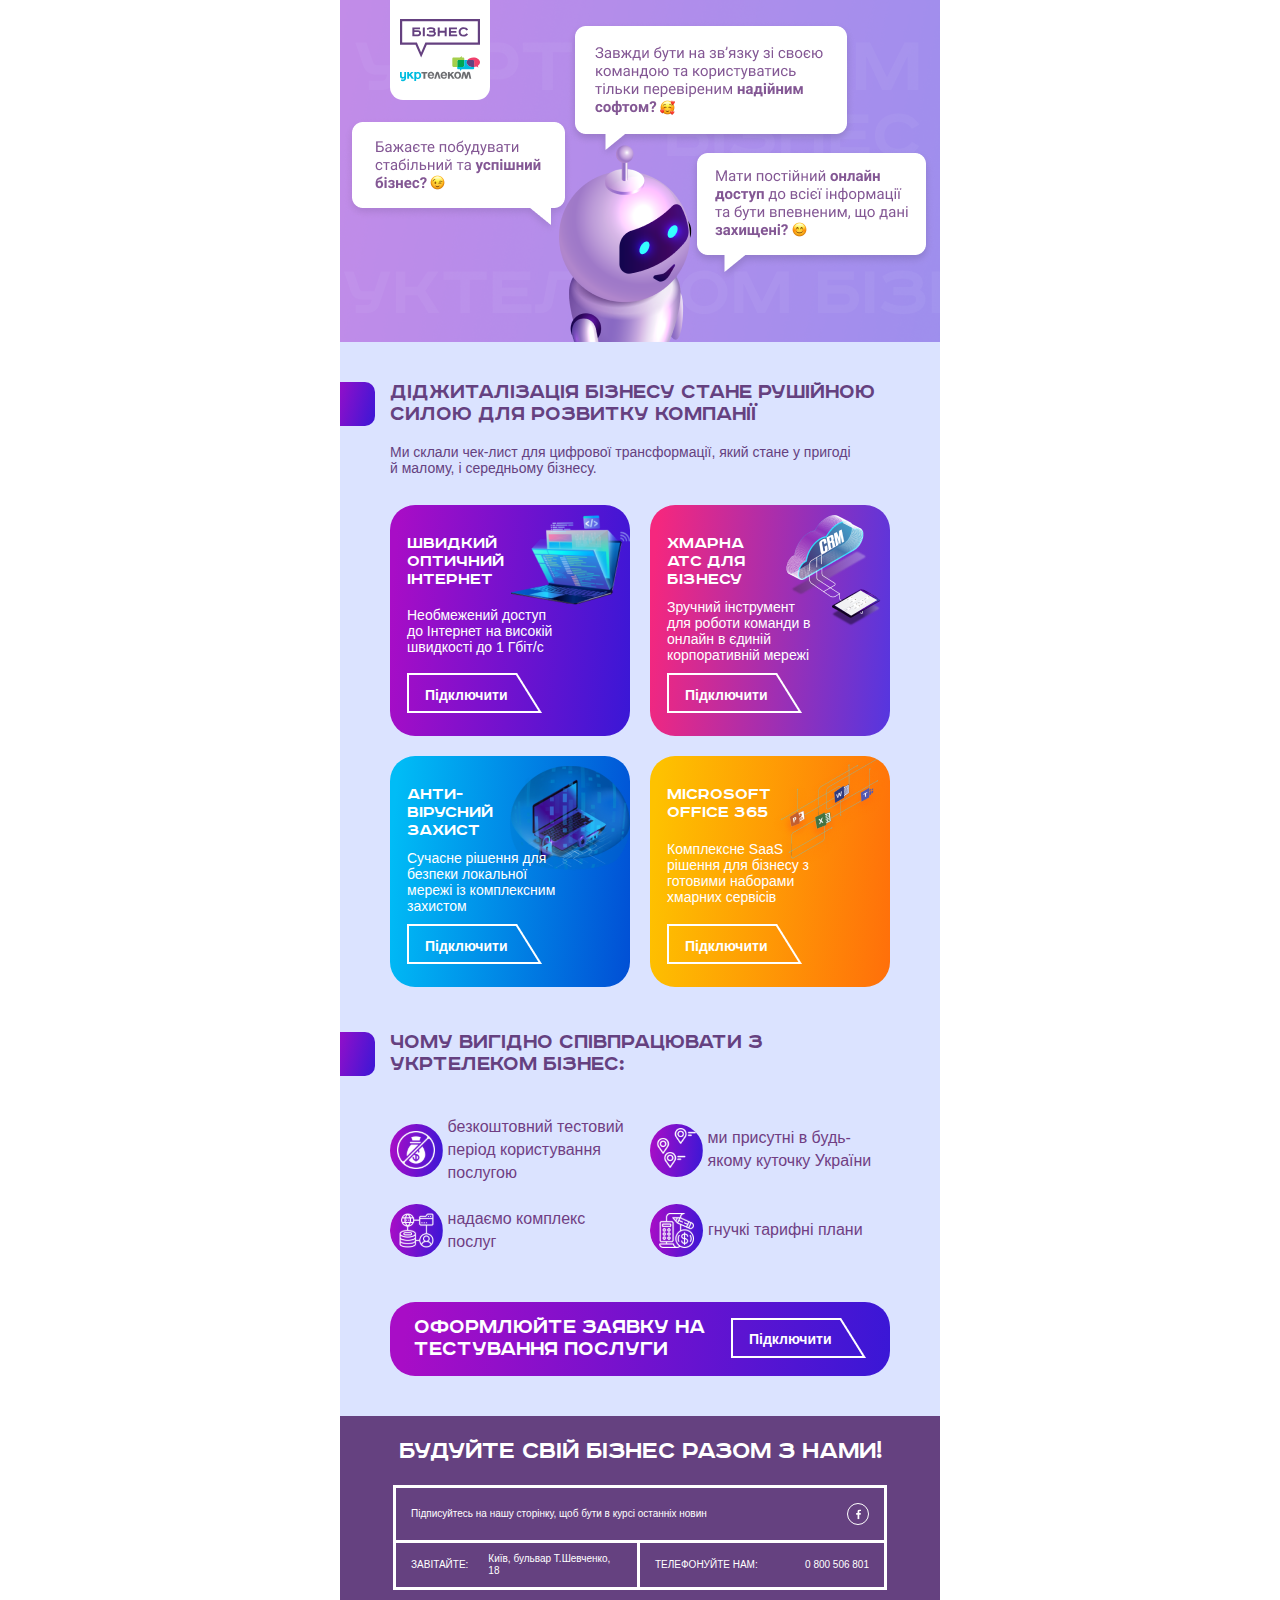
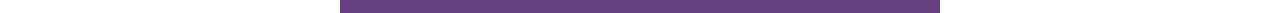
==== index.html @ ba2c68be "Update index.html" ====
<!DOCTYPE html>
<html lang="en">
<head>
    <meta charset="UTF-8">
    <meta http-equiv="X-UA-Compatible" content="IE=edge">
    <meta name="viewport" content="width=device-width, initial-scale=1.0">
    <!-- <link href="index.css" rel="stylesheet"> -->
    <title>Ukrtelecom</title>
    <style type="text/css">
        @font-face {
  font-family: "RoadRadio";
  src: local("RoadRadio"), url("./fonts/RoadRadio-Thin.ttf") format("truetype");
  font-weight: 100;
}
@font-face {
  font-family: "RoadRadio";
  src: local("RoadRadio"), url("./fonts/RoadRadio-Light.ttf") format("truetype");
  font-weight: 300;
}
@font-face {
  font-family: "RoadRadio";
  src: local("RoadRadio"),
    url("./fonts/RoadRadio-Reguar.ttf") format("truetype");
  font-weight: 400;
}
@font-face {
  font-family: "RoadRadio";
  src: local("RoadRadio"), url("./fonts/RoadRadio-Bold.ttf") format("truetype");
  font-weight: 700;
}

* {
  box-sizing: border-box;
}

body {
  margin: 0;
  font-family: "Roboto", sans-serif;
  line-height: 1.42;
}

a {
  text-decoration: none;
  color: inherit;
}

h2,
h3 {
  margin: 0;
}

/* header {
  position: relative;
  max-width: 600px;
  margin: 0 auto;
  background-color: #fff;
} */

header .image {
  display: block;
  object-fit: cover;
  margin: 0;
  border: 0;
  background: transparent;
  width: 100%;
  max-width: 100%;
  height: auto;
}

img.mobile-image {
  display: none;
}

/* .logo {
  display: flex;
  align-items:center;
  justify-content: center;
  height: 100px;
  width: 100px;
  border-radius: 0 0 13px 13px;
  position: absolute;
  left: 50px;
  background-color: #fff;
} */
/* main {
  max-width: 600px;
  position: relative;
  margin: 0 auto;
  padding: 40px 50px;
  min-height: 400px;
  background-color: #dbe3ff;
} */
/* main h2 {
  font-family: "RoadRadio", "Roboto", sans-serif;
  color: #654180;
  font-size: 22px;
  line-height: 1;
  text-transform: uppercase;
} */
/* main h4 {
  font-family: "Roboto", sans-serif;
  color: #654180;
  font-size: 14px;
  font-weight: normal;
  line-height: 1.14;
} */
section h2::before {
  content: "";
  display: block;
  height: 44px;
  width: 35px;
  position: absolute;
  left: 0;

  background: linear-gradient(105.64deg, #a80dc6 -24.86%, #3a17d6 100%);
  border-radius: 0 10px 10px 0;
}

section:not(:last-child) {
  margin-bottom: 35px;
}
/* .check-list,
.option-list {
  display: flex;
  flex-wrap: wrap;
  margin-left: -10px;
  margin-right: -10px;
} */
/* .option-list {
  margin-top: 30px;
} */
/* .check-list .list-item {
    position: relative;
  display: flex;
  flex-direction: column;
  justify-content: space-between;
} */
.check-list .list-item,
.option-list .list-item {
  width: calc(50% - 20px);
  padding: 30px 70px 20px 17px;
  margin: 10px;
  border-radius: 25px;
  color: #fff;
  overflow: hidden;
}
/* .check-list .list-item:nth-child(1) {
  background-image: 
    linear-gradient(95.03deg, #a80dc6 3.3%, #3a17d6 99.92%);
} */
/* .check-list .list-item:nth-child(2) {
  background-image: linear-gradient(95.03deg, #f5277e 3.3%, #5536e0 99.92%);
} */
/* .check-list .list-item:nth-child(3) {
  background-image: linear-gradient(95.03deg, #00bcf6 3.3%, #014fd5 99.92%);

}
.check-list .list-item:nth-child(4) {
  background-image: linear-gradient(95.03deg, #fec200 3.3%, #ff6f0a 99.92%);
} */

.list-item h4 {
  margin: 0;
  margin-right: 40px;
  margin-bottom: 10px;
  font-family: "RoadRadio", "Roboto", sans-serif;
  font-weight: bold;
  font-size: 18px;
  line-height: 18px;
  text-transform: uppercase;
  color: #fff;
  z-index: 2;
}
.list-item .item-logo {
    position: absolute;
    top: 0;
    right: 0;
    z-index: 1;
}
.list-item .item-logo.logo_2 {
    top: 10px;
    right: -10px;
}
.list-item .item-logo.logo_3 {
    top: 10px;
   
}
.list-item p {
  margin: 0;
  margin-bottom: 10px;

  font-family: "Roboto", sans-serif;
  font-weight: normal;
  font-size: 14px;
  line-height: 16px;
  z-index: 2;
}
.option-list .list-item {
  display: flex;
  align-items: center;

  padding: 0;
  color: #703e83;
}
.option-list .list-item-logo {
  display: flex;
  align-items: center;
  justify-content: center;
  width: 53px;
  height: 53px;
  border-radius: 50%;
  margin-right: 5px;
  background-repeat: no-repeat;
  background-position: center;
}
.option-list .list-item:nth-child(1) .list-item-logo {
  background-image: linear-gradient(95.03deg, #a80dc6 3.3%, #3a17d6 99.92%);
}
.option-list .list-item:nth-child(2) .list-item-logo {
  background-image: linear-gradient(95.03deg, #a80dc6 3.3%, #3a17d6 99.92%);
}
.option-list .list-item:nth-child(3) .list-item-logo {
  background-image: linear-gradient(95.03deg, #a80dc6 3.3%, #3a17d6 99.92%);
}
.option-list .list-item:nth-child(4) .list-item-logo {
  background-image: linear-gradient(95.03deg, #a80dc6 3.3%, #3a17d6 99.92%);
}
.option-list .list-item .list-item-content {
  max-width: 76%;
}
section.test-servant {
  display: flex;
  align-items: center;
  justify-content: space-between;
  padding: 15px 24px;
  color: #fff;
  background: linear-gradient(95.03deg, #a80dc6 3.3%, #3a17d6 99.92%);
  border-radius: 25px;
}
section.test-servant h3 {
  max-width: 300px;
  font-family: "RoadRadio", "Roboto", sans-serif;
  font-size: 22px;
  line-height: 1;
  text-transform: uppercase;
}
.button {
  width: 135px;
  display: block;
  position: relative;
  font-family: "Roboto", sans-serif;
  font-style: normal;
  font-weight: bold;
  font-size: 14px;
  line-height: 16px;
  text-transform: capitalize;
}

.button span {
    position: absolute;
    top: 50%;
    left: 50%;
    transform: translate(-60%,-50%);
}

footer {
  max-width: 600px;
  margin: 0 auto;
  padding: 23px 53px;

  background-color: #654180;

  color: #fff;
}

footer h2 {
  margin: 0 0 20px 0;
  text-align: center;
  text-transform: uppercase;
  font-family: "RoadRadio", "Roboto", sans-serif;
  font-style: normal;
  font-weight: bold;
  font-size: 26px;
  line-height: 26px;
}

.info-section {
  margin: 0 auto;
  max-width: 500px;
  display: flex;
  flex-wrap: wrap;

  border: 3px solid #fff;

  font-size: 10px;
  line-height: 1.2;
}
.facebook-container {
  display: flex;
  align-items: center;
  justify-content: space-between;
  padding: 15px;
  width: 100%;
  border-bottom: 3px solid #fff;
}
.facebook-icon {
  display: flex;
  align-items: center;
  justify-content: center;
  width: 22px;
  height: 22px;
  border: 1px solid #fff;
  border-radius: 50%;
}

.adrress-container,
.phone-container {
  display: flex;
  align-items: center;
  justify-content: space-between;
  padding: 10px 15px;
  width: 50%;
}
.adrress-container {
  border-right: 3px solid #fff;
}
.adrress-container span {
  text-transform: uppercase;
}

.adrress-container a {
  margin-left: 20px;
}

@media (max-width: 599px) {
  .logo {
    left: 30px;
  }
  img.mobile-image {
    display: block;
  }
  img.desktop-image {
    display: none;
  }
  main {
    max-width: 480px;
    padding: 30px 15px;
  }
  main h2 {
    margin-left: 30px;
  }
  footer {
    max-width: 480px;
    padding: 23px 20px;
  }
  .check-list .list-item,
  .option-list .list-item {
    margin: 0;
  }
  .check-list .list-item,
  .option-list .list-item {
    width: calc(50% - 10px);
    padding: 30px 55px 20px 17px;
    margin: 5px;
  }
  .option-list .list-item {
    padding: 0;
  }
  .option-list .list-item .list-item-content {
    max-width: 70%;
  }
  .facebook-container,
  .adrress-container,
  .phone-container {
    padding: 10px;
  }
  section.test-servant h3 {
    max-width: 50%;
  }
}

@media (max-width: 480px) {
  .logo {
    left: 20px;
  }
  .option-list .list-item .list-item-content {
    max-width: 65%;
  }
  footer {
    padding: 23px 10px;
  }
  .facebook-container,
  .adrress-container,
  .phone-container {
    padding: 5px;
  }
}
    </style>
</head>
<body>

<header style="position: relative;
              max-width: 600px;
              margin: 0 auto;
              background-color: #fff;">
    <a class="logo" href="https://b2b.ukrtelecom.ua/" target="_blank" rel="noopener noreferrer" 
    style="display: flex;
      align-items:center;
      justify-content: center;
      height: 100px;
      width: 100px;
      border-radius: 0 0 13px 13px;
      position: absolute;
      left: 50px;
      background-color: #fff;">
        <img src="./data/ukrtelecom_logo.svg" alt="">
    </a>
    <img class="image mobile-image" src="./data/header-mobile.png ">
    <img class="image desktop-image" src="./data/header-desktop.png ">
</header>
<section style="max-width: 600px;
            position: relative;
            margin: 0 auto;
            padding: 40px 50px;
            min-height: 400px;
            background-color: #dbe3ff;">
    <section>
        <h2 style=" font-family: RoadRadio, Roboto, sans-serif;
                color: #654180;
                font-size: 22px;
                line-height: 1;
                text-transform: uppercase;">
        Діджиталізація бізнесу стане рушійною силою для розвитку компанії</h2>
        <h4 style="font-family: Roboto, sans-serif;
                  color: #654180;
                  font-size: 14px;
                  font-weight: normal;
                  line-height: 1.14;">
        Ми склали чек-лист для цифрової трансформації, який стане у пригоді й малому, і середньому бізнесу.</h4>
        <div class="check-list" style="display: flex;
                                flex-wrap: wrap;
                                margin-left: -10px;
                                margin-right: -10px;">
            <div class="list-item" style=" position: relative;
                                    display: flex;
                                    flex-direction: column;
                                    justify-content: space-between;
                                    background-image: linear-gradient(95.03deg, #a80dc6 3.3%, #3a17d6 99.92%);">
                <h4>Швидкий оптичний інтернет</h4></span>
                <img class="item-logo logo_1" src="./data//list-item-1.png" alt="">
                <p>Необмежений доступ до Інтернет на високій швидкості до 1 Гбіт/с</p>
                <a href="https://b2b.ukrtelecom.ua/sbservices/opticheskiy-internet-41" class="button" target="_blank" rel="noopener noreferrer"><span>Підключити</span><img src="./data/button-border.png" alt=""></a>
            </div>
            <div class="list-item" style=" position: relative;
                                    display: flex;
                                    flex-direction: column;
                                    justify-content: space-between;
                                    background-image: linear-gradient(95.03deg, #f5277e 3.3%, #5536e0 99.92%);">
                <h4>Хмарна АТС для бізнесу</h4>
                <img class="item-logo logo_2" src="./data//list-item-2.png" alt="">
                <p>Зручний інструмент для роботи команди в онлайн в єдиній корпоративній мережі</p>
                <a href="https://b2b.ukrtelecom.ua/sbservices/oblachnaya-ats-27" class="button" target="_blank"
                    rel="noopener noreferrer"><span>Підключити</span><img src="./data/button-border.png" alt=""></a>
            </div>
            <div class="list-item" style=" position: relative;
                                    display: flex;
                                    flex-direction: column;
                                    justify-content: space-between;
                                    background-image: linear-gradient(95.03deg, #00bcf6 3.3%, #014fd5 99.92%);">
                <h4>Анти-вірусний захист</h4>
                <img class="item-logo logo_3" src="./data//list-item-3.png" alt="">
                <p>Сучасне рішення для безпеки локальної мережі із комплексним захистом</p>
                <a href="https://antivirus.ukrtelecom.ua/" class="button" target="_blank"
                    rel="noopener noreferrer"><span>Підключити</span><img src="./data/button-border.png" alt=""></a>
            </div>
            <div class="list-item" style=" position: relative;
                                    display: flex;
                                    flex-direction: column;
                                    justify-content: space-between;
                                    background-image: linear-gradient(95.03deg, #fec200 3.3%, #ff6f0a 99.92%);">
                <h4>Microsoft Office 365</h4>
                <img class="item-logo logo_4" src="./data//list-item-4.png" alt="">
                <p>Комплексне SaaS рішення для бізнесу з готовими наборами хмарних сервісів</p>
                <a href="https://saas.ukrtelecom.ua/" class="button" target="_blank"
                    rel="noopener noreferrer"><span>Підключити</span><img src="./data/button-border.png" alt=""></a>
            </div>
        </div>
    </section>
    <section>
        <h2 style=" font-family: RoadRadio, Roboto, sans-serif;
                color: #654180;
                font-size: 22px;
                line-height: 1;
                text-transform: uppercase;">
                Чому вигідно співпрацювати з Укртелеком Бізнес:</h2>
        <div class="option-list" style="display: flex;
  flex-wrap: wrap;
  margin-left: -10px;
  margin-right: -10px;
   margin-top: 30px;">
            <div class="list-item">
                <div class="list-item-logo">
                    <img src="./data//no-money.svg" alt="">
                </div>
                <div class="list-item-content">безкоштовний тестовий період користування послугою</div>
            </div>
            <div class="list-item">
                <div class="list-item-logo">
                    <img src="./data//locations.svg" alt="">
                </div>
                <div class="list-item-content">ми присутні в будь-якому куточку України</div>
            </div>
            <div class="list-item">
                <div class="list-item-logo">
                    <img src="./data//data-complexity.svg" alt="">
                </div>
                <div class="list-item-content">надаємо комплекс послуг</div>
            </div>
            <div class="list-item">
                <div class="list-item-logo">
                    <img src="./data//taxes.svg" alt="">
                </div>
                <div class="list-item-content">гнучкі тарифні плани</div>
            </div>
        </div>
    </section>
    <section class="test-servant"><h3>Оформлюйте заявку на тестування послуги</h3>
        <a href="https://b2b.ukrtelecom.ua/sbservices/opticheskiy-internet-41" class="button" target="_blank"
            rel="noopener noreferrer"><span>Підключити</span><img src="./data/button-border.png" alt=""></a></section>
</section>
<footer>
    <h2>Будуйте свій бізнес разом з нами!</h2>
    <div class="info-section">
        <div class="facebook-container">Підписуйтесь на нашу сторінку, щоб бути в курсі останніх новин<a href="https://www.facebook.com/UkrtelecomBusiness" class="facebook-icon" target="_blank" rel="noopener noreferrer">
            <img src="./data//002-facebook.svg" alt="">
        </a></div>
        <div class="adrress-container"><span>завітайте:</span><a href="https://goo.gl/maps/AZ4pwaknfc3nnQ5M6" target="_blank" rel="noopener noreferrer">Київ, бульвар Т.Шевченко, 18</a></div>
        <div class="phone-container"><span>ТЕЛЕФОНУЙТЕ НАМ:</span><a href="tel:0 800 506 801">0 800 506 801</a></div>
    </div>
</footer>
    
</body>
</html>
---- index.css ----
@font-face {
  font-family: "RoadRadio";
  src: local("RoadRadio"), url("./fonts/RoadRadio-Thin.ttf") format("truetype");
  font-weight: 100;
}
@font-face {
  font-family: "RoadRadio";
  src: local("RoadRadio"), url("./fonts/RoadRadio-Light.ttf") format("truetype");
  font-weight: 300;
}
@font-face {
  font-family: "RoadRadio";
  src: local("RoadRadio"),
    url("./fonts/RoadRadio-Reguar.ttf") format("truetype");
  font-weight: 400;
}
@font-face {
  font-family: "RoadRadio";
  src: local("RoadRadio"), url("./fonts/RoadRadio-Bold.ttf") format("truetype");
  font-weight: 700;
}

* {
  box-sizing: border-box;
}

body {
  margin: 0;
  font-family: "Roboto", sans-serif;
  line-height: 1.42;
}

a {
  text-decoration: none;
  color: inherit;
}

h2,
h3 {
  margin: 0;
}

header {
  position: relative;
  max-width: 600px;
  margin: 0 auto;
  background-color: #fff;
}

header .image {
  display: block;
  object-fit: cover;
  margin: 0;
  border: 0;
  background: transparent;
  width: 100%;
  max-width: 100%;
  height: auto;
}

img.mobile-image {
  display: none;
}

.logo {
  display: block;
  height: 100px;
  width: 100px;
  border-radius: 0 0 13px 13px;
  position: absolute;
  left: 50px;

  background-color: #fff;
  background-image: url("./data/ukrtelecom_logo.svg");
  background-position: center;
  background-repeat: no-repeat;
}
main {
  max-width: 600px;
  position: relative;
  margin: 0 auto;
  padding: 40px 50px;
  min-height: 400px;
  background-color: #dbe3ff;
}
main h2 {
  display: flex;
  font-family: "RoadRadio", "Roboto", sans-serif;
  color: #654180;
  font-size: 22px;
  line-height: 1;
}
main h4 {
  font-family: "Roboto", sans-serif;
  color: #654180;
  font-size: 14px;
  font-weight: normal;
  line-height: 1.14;
}
main h2::before {
  content: "";
  display: block;
  height: 44px;
  width: 35px;
  position: absolute;
  left: 0;

  background: linear-gradient(105.64deg, #a80dc6 -24.86%, #3a17d6 100%);
  border-radius: 0 10px 10px 0;
}

section:not(:last-child) {
  margin-bottom: 35px;
}
.check-list,
.option-list {
  display: flex;
  flex-wrap: wrap;
  margin-left: -10px;
  margin-right: -10px;
}
.option-list {
  margin-top: 30px;
}
.check-list .list-item {
  display: flex;
  flex-direction: column;
  justify-content: space-between;
}
.check-list .list-item,
.option-list .list-item {
  width: calc(50% - 20px);
  padding: 30px 70px 20px 17px;
  margin: 10px;
  border-radius: 25px;
  color: #fff;
}
.check-list .list-item:nth-child(1) {
  background-image: url("./data/list-item-1.png"),
    linear-gradient(95.03deg, #a80dc6 3.3%, #3a17d6 99.92%);
  background-repeat: no-repeat, repeat;
  background-position: top right 10px, center;
}
.check-list .list-item:nth-child(2) {
  background-image: url("./data/list-item-2.png"),
    linear-gradient(95.03deg, #f5277e 3.3%, #5536e0 99.92%);
  background-repeat: no-repeat, repeat;
  background-position: top 10px right, center;
}
.check-list .list-item:nth-child(3) {
  background-image: url("./data/list-item-3.png"),
    linear-gradient(95.03deg, #00bcf6 3.3%, #014fd5 99.92%);
  background-repeat: no-repeat, repeat;
  background-position: top 10px right 10px, center;
}
.check-list .list-item:nth-child(4) {
  background-image: url("./data/list-item-4.png"),
    linear-gradient(95.03deg, #fec200 3.3%, #ff6f0a 99.92%);
  background-repeat: no-repeat, repeat;
  background-position: top 10px right 10px, center;
}
.list-item h4 {
  margin: 0;
  margin-right: 40px;
  margin-bottom: 20px;
  font-family: "RoadRadio", "Roboto", sans-serif;
  font-weight: bold;
  font-size: 18px;
  line-height: 18px;
  text-transform: uppercase;
  color: #fff;
}
.list-item p {
  margin: 0;
  margin-bottom: 20px;

  font-family: "Roboto", sans-serif;
  font-weight: normal;
  font-size: 14px;
  line-height: 16px;
}
.option-list .list-item {
  display: flex;
  align-items: center;

  padding: 0;
  color: #703e83;
}
.option-list .list-item-logo {
  display: block;
  width: 53px;
  height: 53px;
  border-radius: 50%;
  margin-right: 5px;
  background-repeat: no-repeat;
  background-position: center;
}
.option-list .list-item:nth-child(1) .list-item-logo {
  background-image: url("./data/no-money.svg"),
    linear-gradient(95.03deg, #a80dc6 3.3%, #3a17d6 99.92%);
}
.option-list .list-item:nth-child(2) .list-item-logo {
  background-image: url("./data/locations.svg"),
    linear-gradient(95.03deg, #a80dc6 3.3%, #3a17d6 99.92%);
}
.option-list .list-item:nth-child(3) .list-item-logo {
  background-image: url("./data/data-complexity.svg"),
    linear-gradient(95.03deg, #a80dc6 3.3%, #3a17d6 99.92%);
}
.option-list .list-item:nth-child(4) .list-item-logo {
  background-image: url("./data/taxes.svg"),
    linear-gradient(95.03deg, #a80dc6 3.3%, #3a17d6 99.92%);
}
.option-list .list-item .list-item-content {
  max-width: 76%;
}
section.test-servant {
  display: flex;
  align-items: center;
  justify-content: space-between;
  padding: 15px 24px;
  color: #fff;
  background: linear-gradient(95.03deg, #a80dc6 3.3%, #3a17d6 99.92%);
  border-radius: 25px;
}
section.test-servant h3 {
  max-width: 300px;
  font-family: "RoadRadio", "Roboto", sans-serif;
  font-size: 22px;
  line-height: 1;
  text-transform: uppercase;
}
.button {
  width: 135px;
  display: block;
  position: relative;
  padding: 12px 16px;
  font-family: "Roboto", sans-serif;
  font-style: normal;
  font-weight: bold;
  font-size: 14px;
  line-height: 16px;
  text-transform: capitalize;
  background-image: url("./data/button-border.png");
  background-repeat: no-repeat;
}

footer {
  max-width: 600px;
  margin: 0 auto;
  padding: 23px 53px;

  background-color: #654180;

  color: #fff;
}

footer h2 {
  margin: 0 0 20px 0;
  text-align: center;
  text-transform: uppercase;
  font-family: "RoadRadio", "Roboto", sans-serif;
  font-style: normal;
  font-weight: bold;
  font-size: 26px;
  line-height: 26px;
}

.info-section {
  margin: 0 auto;
  max-width: 500px;
  display: flex;
  flex-wrap: wrap;

  border: 3px solid #fff;

  font-size: 10px;
  line-height: 1.2;
}
.facebook-container {
  display: flex;
  align-items: center;
  justify-content: space-between;
  padding: 15px;
  width: 100%;
  border-bottom: 3px solid #fff;
}
.facebook-icon {
  display: block;
  width: 22px;
  height: 22px;
  border: 1px solid #fff;
  border-radius: 50%;

  background-image: url("./data/002-facebook.svg");
  background-repeat: no-repeat;
  background-position: 3px center;
  background-size: 70%;
}

.adrress-container,
.phone-container {
  display: flex;
  align-items: center;
  justify-content: space-between;
  padding: 10px 15px;
  width: 50%;
}
.adrress-container {
  border-right: 3px solid #fff;
}
.adrress-container span {
  text-transform: uppercase;
}

.adrress-container a {
  margin-left: 20px;
}

@media (max-width: 599px) {
  .logo {
    left: 30px;
  }
  img.mobile-image {
    display: block;
  }
  img.desktop-image {
    display: none;
  }
  main {
    max-width: 480px;
    padding: 30px 15px;
  }
  main h2 {
    margin-left: 30px;
  }
  footer {
    max-width: 480px;
    padding: 23px 20px;
  }
  .check-list .list-item,
  .option-list .list-item {
    margin: 0;
  }
  .check-list .list-item,
  .option-list .list-item {
    width: calc(50% - 10px);
    padding: 30px 30px 20px 17px;
    margin: 5px;
  }
  .option-list .list-item {
    padding: 0;
  }
  .option-list .list-item .list-item-content {
    max-width: 70%;
  }
  .facebook-container,
  .adrress-container,
  .phone-container {
    padding: 10px;
  }
  section.test-servant h3 {
    max-width: 50%;
  }
  .check-list .list-item:nth-child(1),
  .check-list .list-item:nth-child(2),
  .check-list .list-item:nth-child(3),
  .check-list .list-item:nth-child(4) {
    background-size: 100px, auto;
  }
}

@media (max-width: 480px) {
  .logo {
    left: 20px;
  }
  .option-list .list-item .list-item-content {
    max-width: 65%;
  }
  footer {
    padding: 23px 10px;
  }
  .facebook-container,
  .adrress-container,
  .phone-container {
    padding: 5px;
  }
  .check-list .list-item:nth-child(1),
  .check-list .list-item:nth-child(2),
  .check-list .list-item:nth-child(3),
  .check-list .list-item:nth-child(4) {
    background-size: 80px, auto;
  }

  .check-list .list-item:nth-child(1) {
    background-position: top 10px right 10px, center;
  }
  .check-list .list-item:nth-child(2) {
    background-position: top 20px right, center;
  }
  .check-list .list-item:nth-child(3) {
    background-position: top 20px right 10px, center;
  }
  .check-list .list-item:nth-child(4) {
    background-position: top 10px right 10px, center;
  }
}
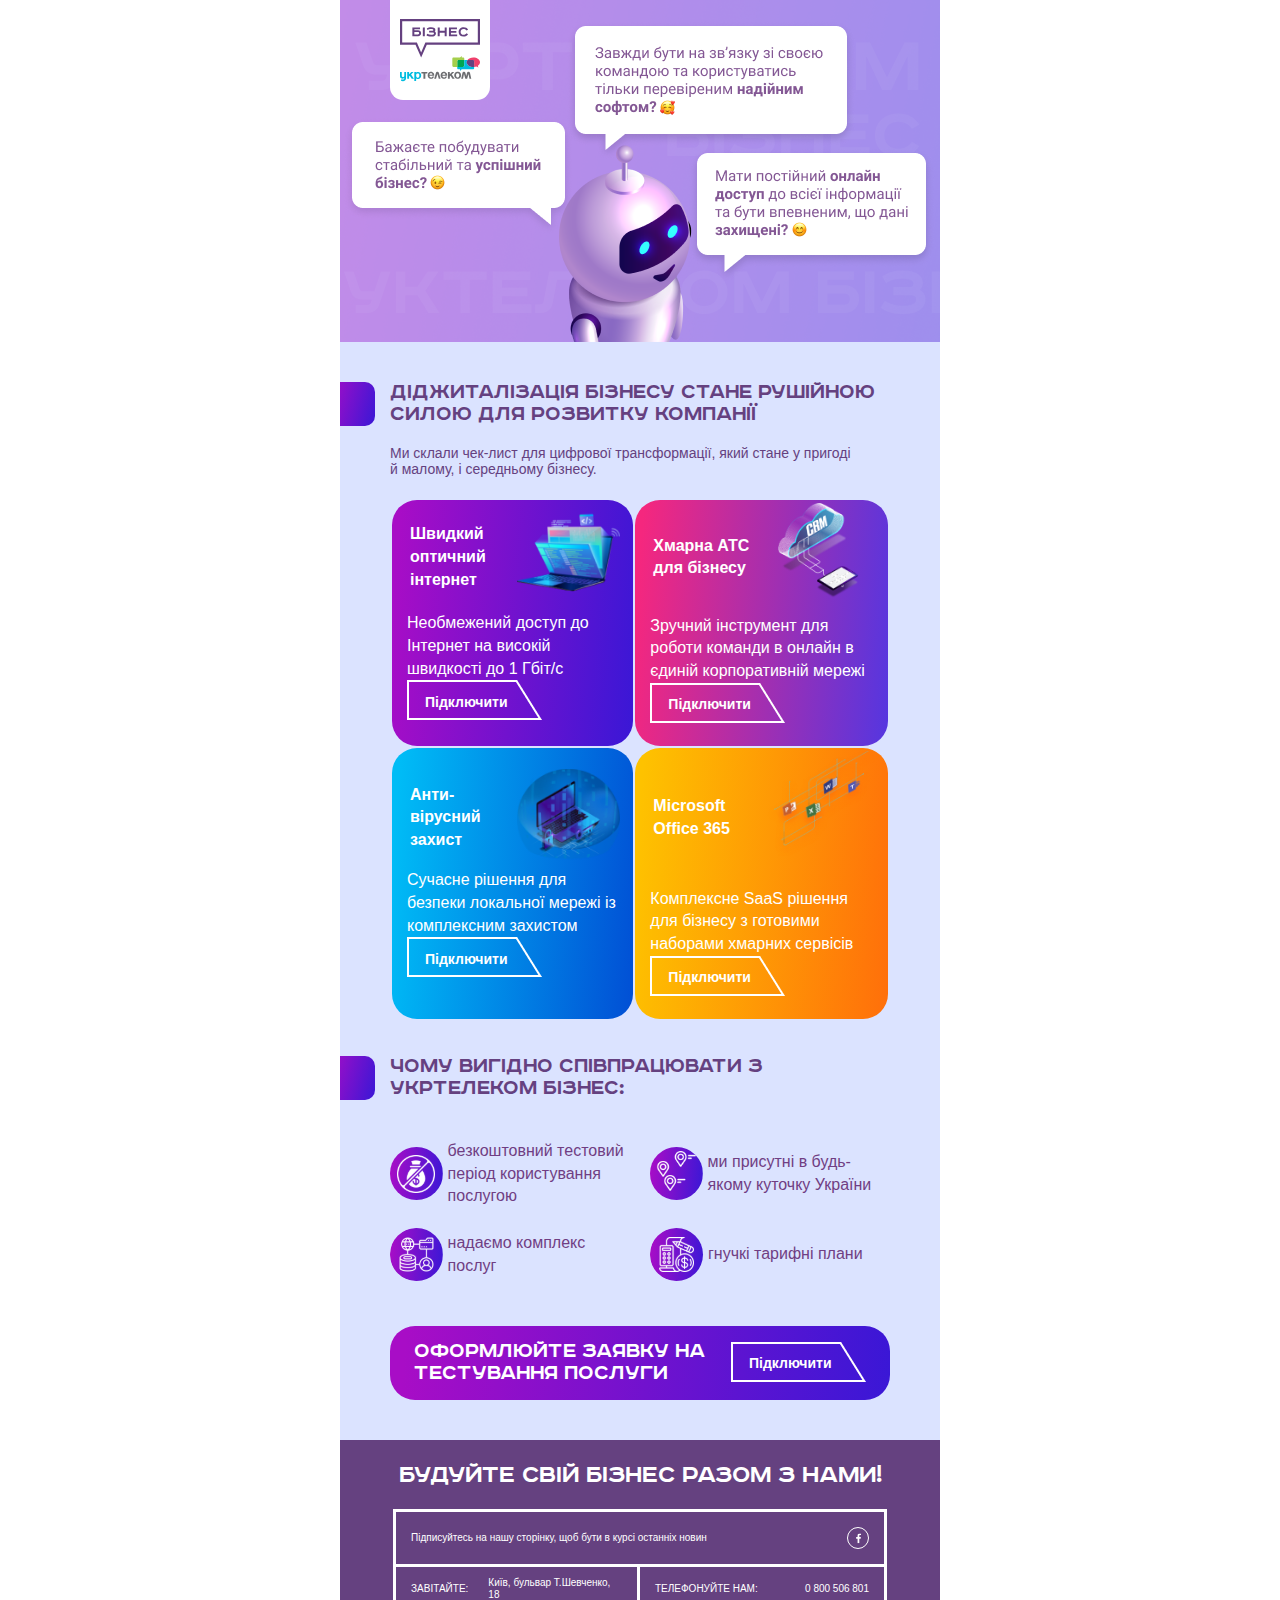
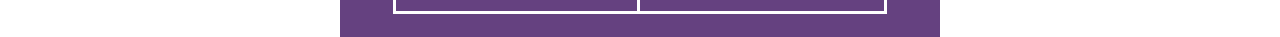
==== commit b95e2400: "Update index.html" ====
--- a/index.html
+++ b/index.html
@@ -45,7 +45,7 @@
 }
 
 h2,
-h3 {
+h3,h4,p {
   margin: 0;
 }
 
@@ -70,40 +70,6 @@
 img.mobile-image {
   display: none;
 }
-
-/* .logo {
-  display: flex;
-  align-items:center;
-  justify-content: center;
-  height: 100px;
-  width: 100px;
-  border-radius: 0 0 13px 13px;
-  position: absolute;
-  left: 50px;
-  background-color: #fff;
-} */
-/* main {
-  max-width: 600px;
-  position: relative;
-  margin: 0 auto;
-  padding: 40px 50px;
-  min-height: 400px;
-  background-color: #dbe3ff;
-} */
-/* main h2 {
-  font-family: "RoadRadio", "Roboto", sans-serif;
-  color: #654180;
-  font-size: 22px;
-  line-height: 1;
-  text-transform: uppercase;
-} */
-/* main h4 {
-  font-family: "Roboto", sans-serif;
-  color: #654180;
-  font-size: 14px;
-  font-weight: normal;
-  line-height: 1.14;
-} */
 section h2::before {
   content: "";
   display: block;
@@ -119,22 +85,6 @@
 section:not(:last-child) {
   margin-bottom: 35px;
 }
-/* .check-list,
-.option-list {
-  display: flex;
-  flex-wrap: wrap;
-  margin-left: -10px;
-  margin-right: -10px;
-} */
-/* .option-list {
-  margin-top: 30px;
-} */
-/* .check-list .list-item {
-    position: relative;
-  display: flex;
-  flex-direction: column;
-  justify-content: space-between;
-} */
 .check-list .list-item,
 .option-list .list-item {
   width: calc(50% - 20px);
@@ -144,20 +94,6 @@
   color: #fff;
   overflow: hidden;
 }
-/* .check-list .list-item:nth-child(1) {
-  background-image: 
-    linear-gradient(95.03deg, #a80dc6 3.3%, #3a17d6 99.92%);
-} */
-/* .check-list .list-item:nth-child(2) {
-  background-image: linear-gradient(95.03deg, #f5277e 3.3%, #5536e0 99.92%);
-} */
-/* .check-list .list-item:nth-child(3) {
-  background-image: linear-gradient(95.03deg, #00bcf6 3.3%, #014fd5 99.92%);
-
-}
-.check-list .list-item:nth-child(4) {
-  background-image: linear-gradient(95.03deg, #fec200 3.3%, #ff6f0a 99.92%);
-} */
 
 .list-item h4 {
   margin: 0;
@@ -171,20 +107,6 @@
   color: #fff;
   z-index: 2;
 }
-.list-item .item-logo {
-    position: absolute;
-    top: 0;
-    right: 0;
-    z-index: 1;
-}
-.list-item .item-logo.logo_2 {
-    top: 10px;
-    right: -10px;
-}
-.list-item .item-logo.logo_3 {
-    top: 10px;
-   
-}
 .list-item p {
   margin: 0;
   margin-bottom: 10px;
@@ -342,9 +264,9 @@
   img.desktop-image {
     display: none;
   }
-  main {
-    max-width: 480px;
-    padding: 30px 15px;
+  section.main {
+    max-width: 480px !important;
+    padding: 30px 15px !important;
   }
   main h2 {
     margin-left: 30px;
@@ -418,7 +340,7 @@
     <img class="image mobile-image" src="./data/header-mobile.png ">
     <img class="image desktop-image" src="./data/header-desktop.png ">
 </header>
-<section style="max-width: 600px;
+<section class="main" style="max-width: 600px;
             position: relative;
             margin: 0 auto;
             padding: 40px 50px;
@@ -435,9 +357,75 @@
                   color: #654180;
                   font-size: 14px;
                   font-weight: normal;
-                  line-height: 1.14;">
+                  line-height: 1.14;
+                  margin: 20px 0;">
         Ми склали чек-лист для цифрової трансформації, який стане у пригоді й малому, і середньому бізнесу.</h4>
-        <div class="check-list" style="display: flex;
+        <table>
+          <tr style="margin-bottom: 20px;">
+            <td style="background-image: linear-gradient(95.03deg, #a80dc6 3.3%, #3a17d6 99.92%);
+            border-radius: 25px; color: #fff; padding: 0 10px 20px 15px;">
+              <table>
+                <tr>
+                  <td>
+                    <h4>Швидкий оптичний інтернет</h4>
+                  </td>
+                  <td style="width: 50%;">
+                    <img width="100%" class="item-logo logo_1" src="./data//list-item-1.png" alt="">
+                  </td>
+                </tr>
+              </table>
+              <p>Необмежений доступ до Інтернет на високій швидкості до 1 Гбіт/с</p>
+              <a href="https://b2b.ukrtelecom.ua/sbservices/opticheskiy-internet-41" class="button" target="_blank"
+              rel="noopener noreferrer"><span>Підключити</span><img src="./data/button-border.png" alt=""></a>
+            </td>
+            <td  style="background-image: linear-gradient(95.03deg, #f5277e 3.3%, #5536e0 99.92%);
+            border-radius: 25px;color: #fff; padding: 0 10px 20px 15px;">
+                <table>
+                  <tr>
+                    <td>
+                      <h4>Хмарна АТС для бізнесу</h4>
+                    </td>
+                    <td style="width: 50%;">
+                      <img width="100%" class="item-logo logo_2" src="./data//list-item-2.png" alt="">
+                    </td>
+                  </tr>
+                </table>
+              
+              <p>Зручний інструмент для роботи команди в онлайн в єдиній корпоративній мережі</p>
+              <a href="https://b2b.ukrtelecom.ua/sbservices/oblachnaya-ats-27" class="button" target="_blank"
+                rel="noopener noreferrer"><span>Підключити</span><img src="./data/button-border.png" alt=""></a>
+            </td>
+          </tr>
+          <tr>
+            <td style="background-image: linear-gradient(95.03deg, #00bcf6 3.3%, #014fd5 99.92%);
+            border-radius: 25px; color: #fff; padding: 0 10px 20px 15px;">
+              <table>
+                <tr>
+                  <td><h4>Анти-вірусний захист</h4></td>
+                  <td style="width: 50%;"><img width="100%" class="item-logo logo_3" src="./data//list-item-3.png" alt=""></td>
+                </tr>
+              </table>
+            <p>Сучасне рішення для безпеки локальної мережі із комплексним захистом</p>
+            <a href="https://antivirus.ukrtelecom.ua/" class="button" target="_blank"
+              rel="noopener noreferrer"><span>Підключити</span><img src="./data/button-border.png" alt=""></a>
+            </td>
+            <td style="background-image: linear-gradient(95.03deg, #fec200 3.3%, #ff6f0a 99.92%);
+            border-radius: 25px; color: #fff; padding: 0 10px 20px 15px;">
+              <table>
+                <tr>
+                  <td>
+                    <h4>Microsoft Office 365</h4>
+                  </td>
+                  <td style="width: 50%;"><img width="100%" class="item-logo logo_4" src="./data//list-item-4.png" alt=""></td>
+                </tr>
+              </table>
+            <p>Комплексне SaaS рішення для бізнесу з готовими наборами хмарних сервісів</p>
+            <a href="https://saas.ukrtelecom.ua/" class="button" target="_blank"
+              rel="noopener noreferrer"><span>Підключити</span><img src="./data/button-border.png" alt=""></a>
+            </td>
+          </tr>
+        </table>
+        <!-- <div class="check-list" style="display: flex;
                                 flex-wrap: wrap;
                                 margin-left: -10px;
                                 margin-right: -10px;">
@@ -484,7 +472,7 @@
                 <a href="https://saas.ukrtelecom.ua/" class="button" target="_blank"
                     rel="noopener noreferrer"><span>Підключити</span><img src="./data/button-border.png" alt=""></a>
             </div>
-        </div>
+        </div> -->
     </section>
     <section>
         <h2 style=" font-family: RoadRadio, Roboto, sans-serif;
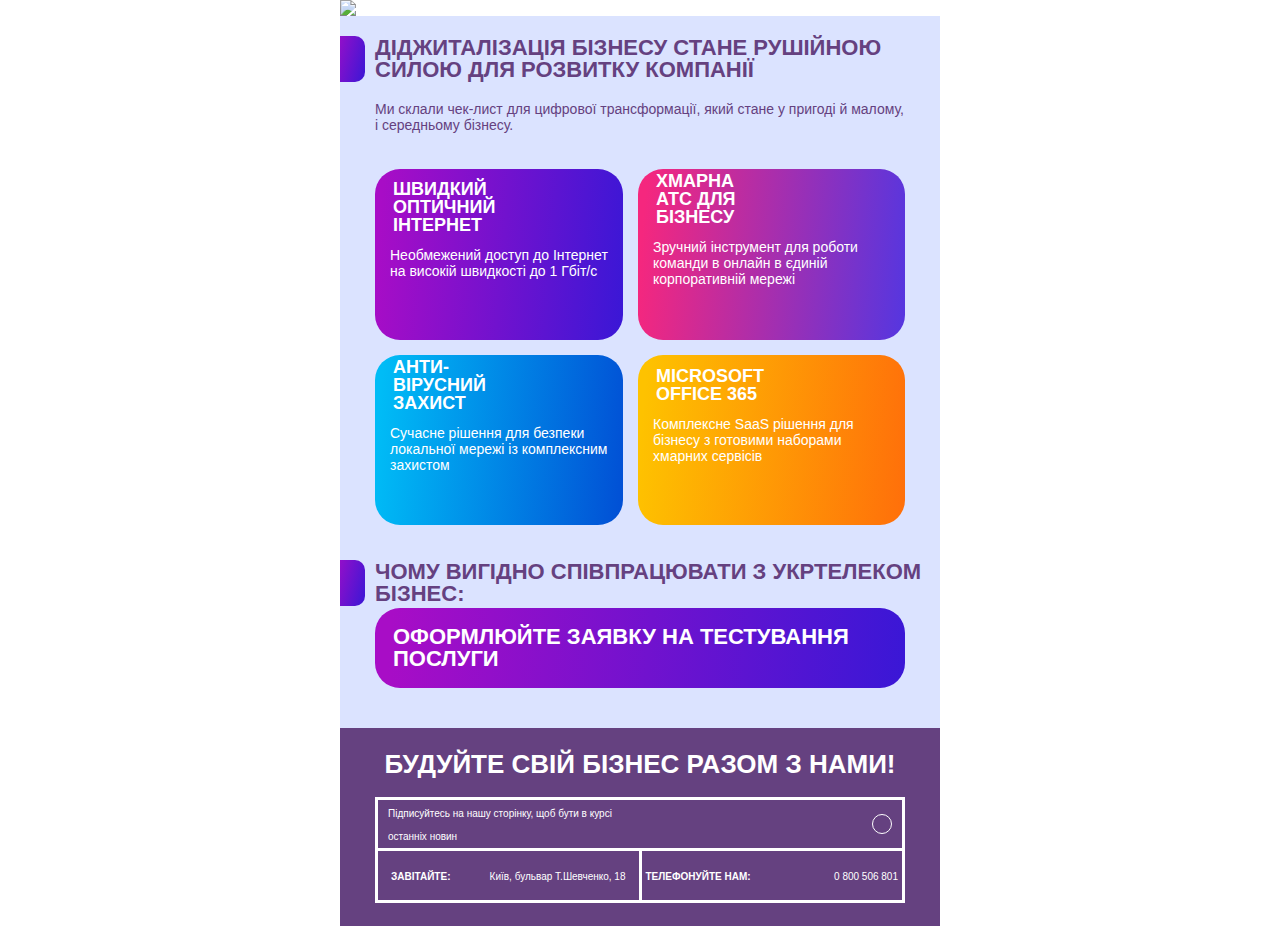
==== commit f1992239: "add-remote-files" ====
--- a/index.html
+++ b/index.html
@@ -4,30 +4,29 @@
     <meta charset="UTF-8">
     <meta http-equiv="X-UA-Compatible" content="IE=edge">
     <meta name="viewport" content="width=device-width, initial-scale=1.0">
-    <!-- <link href="index.css" rel="stylesheet"> -->
     <title>Ukrtelecom</title>
     <style type="text/css">
         @font-face {
-  font-family: "RoadRadio";
-  src: local("RoadRadio"), url("./fonts/RoadRadio-Thin.ttf") format("truetype");
-  font-weight: 100;
-}
-@font-face {
-  font-family: "RoadRadio";
-  src: local("RoadRadio"), url("./fonts/RoadRadio-Light.ttf") format("truetype");
-  font-weight: 300;
-}
-@font-face {
-  font-family: "RoadRadio";
-  src: local("RoadRadio"),
-    url("./fonts/RoadRadio-Reguar.ttf") format("truetype");
-  font-weight: 400;
-}
-@font-face {
-  font-family: "RoadRadio";
-  src: local("RoadRadio"), url("./fonts/RoadRadio-Bold.ttf") format("truetype");
-  font-weight: 700;
-}
+          font-family: "RoadRadio";
+          src: local("RoadRadio"), url("http://ukrtelecom.smelo.com.ua/fonts/RoadRadio-Thin.ttf") format("truetype");
+          font-weight: 100;
+        }
+        @font-face {
+          font-family: "RoadRadio";
+          src: local("RoadRadio"), url("http://ukrtelecom.smelo.com.ua/fonts/RoadRadio-Light.ttf") format("truetype");
+          font-weight: 300;
+        }
+        @font-face {
+          font-family: "RoadRadio";
+          src: local("RoadRadio"),
+            url("http://ukrtelecom.smelo.com.ua/fonts/RoadRadio-Reguar.ttf") format("truetype");
+          font-weight: 400;
+        }
+        @font-face {
+          font-family: "RoadRadio";
+          src: local("RoadRadio"), url("http://ukrtelecom.smelo.com.ua/fonts/RoadRadio-Bold.ttf") format("truetype");
+          font-weight: 700;
+        }
 
 * {
   box-sizing: border-box;
@@ -49,14 +48,7 @@
   margin: 0;
 }
 
-/* header {
-  position: relative;
-  max-width: 600px;
-  margin: 0 auto;
-  background-color: #fff;
-} */
-
-header .image {
+/* header .image {
   display: block;
   object-fit: cover;
   margin: 0;
@@ -65,264 +57,59 @@
   width: 100%;
   max-width: 100%;
   height: auto;
-}
-
-img.mobile-image {
+} */
+
+.mobile-image {
   display: none;
 }
-section h2::before {
-  content: "";
+
+td.is-mobile {
+  display: none;
+}
+
+@media (max-width: 599px) {
+  table.check-list {
+  border-spacing: 4px !important; 
+}
+/* td.is-desktop {
+  display: none;
+}
+td.is-mobile {
   display: block;
-  height: 44px;
-  width: 35px;
-  position: absolute;
-  left: 0;
-
-  background: linear-gradient(105.64deg, #a80dc6 -24.86%, #3a17d6 100%);
-  border-radius: 0 10px 10px 0;
-}
-
-section:not(:last-child) {
-  margin-bottom: 35px;
-}
-.check-list .list-item,
-.option-list .list-item {
-  width: calc(50% - 20px);
-  padding: 30px 70px 20px 17px;
-  margin: 10px;
-  border-radius: 25px;
-  color: #fff;
-  overflow: hidden;
-}
-
-.list-item h4 {
-  margin: 0;
-  margin-right: 40px;
-  margin-bottom: 10px;
-  font-family: "RoadRadio", "Roboto", sans-serif;
-  font-weight: bold;
-  font-size: 18px;
-  line-height: 18px;
-  text-transform: uppercase;
-  color: #fff;
-  z-index: 2;
-}
-.list-item p {
-  margin: 0;
-  margin-bottom: 10px;
-
-  font-family: "Roboto", sans-serif;
-  font-weight: normal;
-  font-size: 14px;
-  line-height: 16px;
-  z-index: 2;
-}
-.option-list .list-item {
-  display: flex;
-  align-items: center;
-
-  padding: 0;
-  color: #703e83;
-}
-.option-list .list-item-logo {
-  display: flex;
-  align-items: center;
-  justify-content: center;
-  width: 53px;
-  height: 53px;
-  border-radius: 50%;
-  margin-right: 5px;
-  background-repeat: no-repeat;
-  background-position: center;
-}
-.option-list .list-item:nth-child(1) .list-item-logo {
-  background-image: linear-gradient(95.03deg, #a80dc6 3.3%, #3a17d6 99.92%);
-}
-.option-list .list-item:nth-child(2) .list-item-logo {
-  background-image: linear-gradient(95.03deg, #a80dc6 3.3%, #3a17d6 99.92%);
-}
-.option-list .list-item:nth-child(3) .list-item-logo {
-  background-image: linear-gradient(95.03deg, #a80dc6 3.3%, #3a17d6 99.92%);
-}
-.option-list .list-item:nth-child(4) .list-item-logo {
-  background-image: linear-gradient(95.03deg, #a80dc6 3.3%, #3a17d6 99.92%);
-}
-.option-list .list-item .list-item-content {
-  max-width: 76%;
-}
-section.test-servant {
-  display: flex;
-  align-items: center;
-  justify-content: space-between;
-  padding: 15px 24px;
-  color: #fff;
-  background: linear-gradient(95.03deg, #a80dc6 3.3%, #3a17d6 99.92%);
-  border-radius: 25px;
-}
-section.test-servant h3 {
-  max-width: 300px;
-  font-family: "RoadRadio", "Roboto", sans-serif;
-  font-size: 22px;
-  line-height: 1;
-  text-transform: uppercase;
-}
-.button {
-  width: 135px;
-  display: block;
-  position: relative;
-  font-family: "Roboto", sans-serif;
-  font-style: normal;
-  font-weight: bold;
-  font-size: 14px;
-  line-height: 16px;
-  text-transform: capitalize;
-}
-
-.button span {
-    position: absolute;
-    top: 50%;
-    left: 50%;
-    transform: translate(-60%,-50%);
-}
-
-footer {
-  max-width: 600px;
-  margin: 0 auto;
-  padding: 23px 53px;
-
-  background-color: #654180;
-
-  color: #fff;
-}
-
-footer h2 {
-  margin: 0 0 20px 0;
-  text-align: center;
-  text-transform: uppercase;
-  font-family: "RoadRadio", "Roboto", sans-serif;
-  font-style: normal;
-  font-weight: bold;
-  font-size: 26px;
-  line-height: 26px;
-}
-
-.info-section {
-  margin: 0 auto;
-  max-width: 500px;
-  display: flex;
-  flex-wrap: wrap;
-
-  border: 3px solid #fff;
-
-  font-size: 10px;
-  line-height: 1.2;
-}
-.facebook-container {
-  display: flex;
-  align-items: center;
-  justify-content: space-between;
-  padding: 15px;
-  width: 100%;
-  border-bottom: 3px solid #fff;
-}
-.facebook-icon {
-  display: flex;
-  align-items: center;
-  justify-content: center;
-  width: 22px;
-  height: 22px;
-  border: 1px solid #fff;
-  border-radius: 50%;
-}
-
-.adrress-container,
-.phone-container {
-  display: flex;
-  align-items: center;
-  justify-content: space-between;
-  padding: 10px 15px;
-  width: 50%;
-}
-.adrress-container {
-  border-right: 3px solid #fff;
-}
-.adrress-container span {
-  text-transform: uppercase;
-}
-
-.adrress-container a {
-  margin-left: 20px;
-}
-
-@media (max-width: 599px) {
+} */
+
+div.test-servant {
+  padding: 20px !important;
+
+}
+
   .logo {
     left: 30px;
   }
-  img.mobile-image {
+  /* .mobile-image {
     display: block;
-  }
-  img.desktop-image {
-    display: none;
-  }
-  section.main {
-    max-width: 480px !important;
-    padding: 30px 15px !important;
+  } */
+  /* .desktop-image {
+    display: none !important;
+  } */
+  section.main h5, table.check-list {
+    padding: 0 15px !important;
   }
   main h2 {
     margin-left: 30px;
   }
   footer {
-    max-width: 480px;
     padding: 23px 20px;
   }
-  .check-list .list-item,
-  .option-list .list-item {
-    margin: 0;
-  }
-  .check-list .list-item,
-  .option-list .list-item {
-    width: calc(50% - 10px);
-    padding: 30px 55px 20px 17px;
-    margin: 5px;
-  }
-  .option-list .list-item {
-    padding: 0;
-  }
-  .option-list .list-item .list-item-content {
-    max-width: 70%;
-  }
-  .facebook-container,
-  .adrress-container,
-  .phone-container {
-    padding: 10px;
-  }
-  section.test-servant h3 {
-    max-width: 50%;
-  }
-}
-
-@media (max-width: 480px) {
-  .logo {
-    left: 20px;
-  }
-  .option-list .list-item .list-item-content {
-    max-width: 65%;
-  }
-  footer {
-    padding: 23px 10px;
-  }
-  .facebook-container,
-  .adrress-container,
-  .phone-container {
-    padding: 5px;
-  }
-}
-    </style>
+}
+</style>
 </head>
+
 <body>
 
-<header style="position: relative;
+<div style="position: relative;
               max-width: 600px;
+
               margin: 0 auto;
               background-color: #fff;">
     <a class="logo" href="https://b2b.ukrtelecom.ua/" target="_blank" rel="noopener noreferrer" 
@@ -335,65 +122,80 @@
       position: absolute;
       left: 50px;
       background-color: #fff;">
-        <img src="./data/ukrtelecom_logo.svg" alt="">
+        <img src="http://ukrtelecom.smelo.com.ua/img/logo.png" alt="">
     </a>
-    <img class="image mobile-image" src="./data/header-mobile.png ">
-    <img class="image desktop-image" src="./data/header-desktop.png ">
-</header>
-<section class="main" style="max-width: 600px;
+    <!-- <img class="image mobile-image" src="http://ukrtelecom.smelo.com.ua/img/header-mobile.png"> -->
+    <img style="display: block;" class="image desktop-image" src="http://ukrtelecom.smelo.com.ua/img/header-desktop.png" width="100%">
+</div>
+
+    <div class="main" style="max-width: 600px;
             position: relative;
             margin: 0 auto;
-            padding: 40px 50px;
             min-height: 400px;
             background-color: #dbe3ff;">
-    <section>
-        <h2 style=" font-family: RoadRadio, Roboto, sans-serif;
-                color: #654180;
-                font-size: 22px;
-                line-height: 1;
-                text-transform: uppercase;">
-        Діджиталізація бізнесу стане рушійною силою для розвитку компанії</h2>
-        <h4 style="font-family: Roboto, sans-serif;
+            <table style="border-spacing: 0;padding-top: 20px;">
+              <tr>
+                <td style="width: 25px; 
+                background: linear-gradient(105.64deg, #a80dc6 -24.86%, #3a17d6 100%);
+                border-radius: 0 10px 10px 0;">
+                </td>
+                <td style="padding-left:10px ;">
+                  <h2 style=" font-family: RoadRadio, Roboto, sans-serif;
+                                  color: #654180;
+                                  font-size: 22px;
+                                  line-height: 1;
+                                  text-transform: uppercase;">
+                    Діджиталізація бізнесу стане рушійною силою для розвитку компанії</h2>
+                </td>
+              </tr>
+            </table>
+        
+        <h5 style="font-family: Roboto, sans-serif;
                   color: #654180;
                   font-size: 14px;
                   font-weight: normal;
                   line-height: 1.14;
-                  margin: 20px 0;">
-        Ми склали чек-лист для цифрової трансформації, який стане у пригоді й малому, і середньому бізнесу.</h4>
-        <table>
+                  margin: 20px 0;
+                  padding: 0 35px;">
+        Ми склали чек-лист для цифрової трансформації, який стане у пригоді й малому, і середньому бізнесу.</h5>
+        <table class="check-list" style="border-spacing: 15px; padding: 0 20px;">
           <tr style="margin-bottom: 20px;">
             <td style="background-image: linear-gradient(95.03deg, #a80dc6 3.3%, #3a17d6 99.92%);
             border-radius: 25px; color: #fff; padding: 0 10px 20px 15px;">
               <table>
                 <tr>
                   <td>
-                    <h4>Швидкий оптичний інтернет</h4>
+                    <h4 style="color: #ffffff; margin: 0; margin-bottom: 10px;font-family: RoadRadio, Roboto, sans-serif;font-weight: bold;font-size: 18px;line-height: 18px;text-transform: uppercase;">
+                      Швидкий оптичний інтернет</h4>
                   </td>
                   <td style="width: 50%;">
-                    <img width="100%" class="item-logo logo_1" src="./data//list-item-1.png" alt="">
+                    <img width="100%" class="item-logo logo_1" src="http://ukrtelecom.smelo.com.ua/img/list-item-1.png" alt="">
                   </td>
                 </tr>
               </table>
-              <p>Необмежений доступ до Інтернет на високій швидкості до 1 Гбіт/с</p>
+              <p style=" margin: 0;margin-bottom: 10px;font-family: Roboto, sans-serif;font-weight: normal;font-size: 14px;line-height: 16px;">
+                Необмежений доступ до Інтернет на високій швидкості до 1 Гбіт/с</p>
               <a href="https://b2b.ukrtelecom.ua/sbservices/opticheskiy-internet-41" class="button" target="_blank"
-              rel="noopener noreferrer"><span>Підключити</span><img src="./data/button-border.png" alt=""></a>
+              rel="noopener noreferrer"><img src="http://ukrtelecom.smelo.com.ua/img/button.png" alt=""></a>
             </td>
             <td  style="background-image: linear-gradient(95.03deg, #f5277e 3.3%, #5536e0 99.92%);
             border-radius: 25px;color: #fff; padding: 0 10px 20px 15px;">
                 <table>
                   <tr>
                     <td>
-                      <h4>Хмарна АТС для бізнесу</h4>
+                      <h4 style="color: #ffffff; margin: 0; margin-bottom: 10px;font-family: RoadRadio, Roboto, sans-serif;font-weight: bold;font-size: 18px;line-height: 18px;text-transform: uppercase;">
+                        Хмарна АТС для бізнесу</h4>
                     </td>
                     <td style="width: 50%;">
-                      <img width="100%" class="item-logo logo_2" src="./data//list-item-2.png" alt="">
+                      <img width="100%" class="item-logo logo_2" src="http://ukrtelecom.smelo.com.ua/img/list-item-2.png" alt="">
                     </td>
                   </tr>
                 </table>
               
-              <p>Зручний інструмент для роботи команди в онлайн в єдиній корпоративній мережі</p>
+              <p style=" margin: 0;margin-bottom: 10px;font-family: Roboto, sans-serif;font-weight: normal;font-size: 14px;line-height: 16px;">
+                Зручний інструмент для роботи команди в онлайн в єдиній корпоративній мережі</p>
               <a href="https://b2b.ukrtelecom.ua/sbservices/oblachnaya-ats-27" class="button" target="_blank"
-                rel="noopener noreferrer"><span>Підключити</span><img src="./data/button-border.png" alt=""></a>
+                rel="noopener noreferrer"><img src="http://ukrtelecom.smelo.com.ua/img/button.png" alt=""></a>
             </td>
           </tr>
           <tr>
@@ -401,131 +203,177 @@
             border-radius: 25px; color: #fff; padding: 0 10px 20px 15px;">
               <table>
                 <tr>
-                  <td><h4>Анти-вірусний захист</h4></td>
-                  <td style="width: 50%;"><img width="100%" class="item-logo logo_3" src="./data//list-item-3.png" alt=""></td>
+                  <td><h4 style="color: #ffffff; margin: 0; margin-bottom: 10px;font-family: RoadRadio, Roboto, sans-serif;font-weight: bold;font-size: 18px;line-height: 18px;text-transform: uppercase;">
+                    Анти-вірусний захист</h4></td>
+                  <td style="width: 50%;"><img width="100%" class="item-logo logo_3" src="http://ukrtelecom.smelo.com.ua/img/list-item-3.png" alt=""></td>
                 </tr>
               </table>
-            <p>Сучасне рішення для безпеки локальної мережі із комплексним захистом</p>
+            <p style=" margin: 0;margin-bottom: 10px;font-family: Roboto, sans-serif;font-weight: normal;font-size: 14px;line-height: 16px;">
+              Сучасне рішення для безпеки локальної мережі із комплексним захистом</p>
             <a href="https://antivirus.ukrtelecom.ua/" class="button" target="_blank"
-              rel="noopener noreferrer"><span>Підключити</span><img src="./data/button-border.png" alt=""></a>
+              rel="noopener noreferrer"><img src="http://ukrtelecom.smelo.com.ua/img/button.png" alt=""></a>
             </td>
             <td style="background-image: linear-gradient(95.03deg, #fec200 3.3%, #ff6f0a 99.92%);
             border-radius: 25px; color: #fff; padding: 0 10px 20px 15px;">
               <table>
                 <tr>
                   <td>
-                    <h4>Microsoft Office 365</h4>
+                    <h4 style="color: #ffffff; margin: 0; margin-bottom: 10px;font-family: RoadRadio, Roboto, sans-serif;font-weight: bold;font-size: 18px;line-height: 18px;text-transform: uppercase; 
+                    @media (max-width:599px) {font: size 15px;}">
+                      Microsoft Office 365</h4>
                   </td>
-                  <td style="width: 50%;"><img width="100%" class="item-logo logo_4" src="./data//list-item-4.png" alt=""></td>
+                  <td style="width: 50%;"><img width="100%" class="item-logo logo_4" src="http://ukrtelecom.smelo.com.ua/img/list-item-4.png" alt=""></td>
                 </tr>
               </table>
-            <p>Комплексне SaaS рішення для бізнесу з готовими наборами хмарних сервісів</p>
+            <p style=" margin: 0;margin-bottom: 10px;font-family: Roboto, sans-serif;font-weight: normal;font-size: 14px;line-height: 16px;">
+              Комплексне SaaS рішення для бізнесу з готовими наборами хмарних сервісів</p>
             <a href="https://saas.ukrtelecom.ua/" class="button" target="_blank"
-              rel="noopener noreferrer"><span>Підключити</span><img src="./data/button-border.png" alt=""></a>
+              rel="noopener noreferrer"><img src="http://ukrtelecom.smelo.com.ua/img/button.png" alt=""></a>
             </td>
           </tr>
         </table>
-        <!-- <div class="check-list" style="display: flex;
-                                flex-wrap: wrap;
-                                margin-left: -10px;
-                                margin-right: -10px;">
-            <div class="list-item" style=" position: relative;
-                                    display: flex;
-                                    flex-direction: column;
-                                    justify-content: space-between;
-                                    background-image: linear-gradient(95.03deg, #a80dc6 3.3%, #3a17d6 99.92%);">
-                <h4>Швидкий оптичний інтернет</h4></span>
-                <img class="item-logo logo_1" src="./data//list-item-1.png" alt="">
-                <p>Необмежений доступ до Інтернет на високій швидкості до 1 Гбіт/с</p>
-                <a href="https://b2b.ukrtelecom.ua/sbservices/opticheskiy-internet-41" class="button" target="_blank" rel="noopener noreferrer"><span>Підключити</span><img src="./data/button-border.png" alt=""></a>
-            </div>
-            <div class="list-item" style=" position: relative;
-                                    display: flex;
-                                    flex-direction: column;
-                                    justify-content: space-between;
-                                    background-image: linear-gradient(95.03deg, #f5277e 3.3%, #5536e0 99.92%);">
-                <h4>Хмарна АТС для бізнесу</h4>
-                <img class="item-logo logo_2" src="./data//list-item-2.png" alt="">
-                <p>Зручний інструмент для роботи команди в онлайн в єдиній корпоративній мережі</p>
-                <a href="https://b2b.ukrtelecom.ua/sbservices/oblachnaya-ats-27" class="button" target="_blank"
-                    rel="noopener noreferrer"><span>Підключити</span><img src="./data/button-border.png" alt=""></a>
-            </div>
-            <div class="list-item" style=" position: relative;
-                                    display: flex;
-                                    flex-direction: column;
-                                    justify-content: space-between;
-                                    background-image: linear-gradient(95.03deg, #00bcf6 3.3%, #014fd5 99.92%);">
-                <h4>Анти-вірусний захист</h4>
-                <img class="item-logo logo_3" src="./data//list-item-3.png" alt="">
-                <p>Сучасне рішення для безпеки локальної мережі із комплексним захистом</p>
-                <a href="https://antivirus.ukrtelecom.ua/" class="button" target="_blank"
-                    rel="noopener noreferrer"><span>Підключити</span><img src="./data/button-border.png" alt=""></a>
-            </div>
-            <div class="list-item" style=" position: relative;
-                                    display: flex;
-                                    flex-direction: column;
-                                    justify-content: space-between;
-                                    background-image: linear-gradient(95.03deg, #fec200 3.3%, #ff6f0a 99.92%);">
-                <h4>Microsoft Office 365</h4>
-                <img class="item-logo logo_4" src="./data//list-item-4.png" alt="">
-                <p>Комплексне SaaS рішення для бізнесу з готовими наборами хмарних сервісів</p>
-                <a href="https://saas.ukrtelecom.ua/" class="button" target="_blank"
-                    rel="noopener noreferrer"><span>Підключити</span><img src="./data/button-border.png" alt=""></a>
-            </div>
-        </div> -->
-    </section>
-    <section>
-        <h2 style=" font-family: RoadRadio, Roboto, sans-serif;
-                color: #654180;
-                font-size: 22px;
-                line-height: 1;
-                text-transform: uppercase;">
-                Чому вигідно співпрацювати з Укртелеком Бізнес:</h2>
-        <div class="option-list" style="display: flex;
-  flex-wrap: wrap;
-  margin-left: -10px;
-  margin-right: -10px;
-   margin-top: 30px;">
-            <div class="list-item">
-                <div class="list-item-logo">
-                    <img src="./data//no-money.svg" alt="">
-                </div>
-                <div class="list-item-content">безкоштовний тестовий період користування послугою</div>
-            </div>
-            <div class="list-item">
-                <div class="list-item-logo">
-                    <img src="./data//locations.svg" alt="">
-                </div>
-                <div class="list-item-content">ми присутні в будь-якому куточку України</div>
-            </div>
-            <div class="list-item">
-                <div class="list-item-logo">
-                    <img src="./data//data-complexity.svg" alt="">
-                </div>
-                <div class="list-item-content">надаємо комплекс послуг</div>
-            </div>
-            <div class="list-item">
-                <div class="list-item-logo">
-                    <img src="./data//taxes.svg" alt="">
-                </div>
-                <div class="list-item-content">гнучкі тарифні плани</div>
-            </div>
-        </div>
-    </section>
-    <section class="test-servant"><h3>Оформлюйте заявку на тестування послуги</h3>
-        <a href="https://b2b.ukrtelecom.ua/sbservices/opticheskiy-internet-41" class="button" target="_blank"
-            rel="noopener noreferrer"><span>Підключити</span><img src="./data/button-border.png" alt=""></a></section>
-</section>
-<footer>
-    <h2>Будуйте свій бізнес разом з нами!</h2>
-    <div class="info-section">
-        <div class="facebook-container">Підписуйтесь на нашу сторінку, щоб бути в курсі останніх новин<a href="https://www.facebook.com/UkrtelecomBusiness" class="facebook-icon" target="_blank" rel="noopener noreferrer">
-            <img src="./data//002-facebook.svg" alt="">
-        </a></div>
-        <div class="adrress-container"><span>завітайте:</span><a href="https://goo.gl/maps/AZ4pwaknfc3nnQ5M6" target="_blank" rel="noopener noreferrer">Київ, бульвар Т.Шевченко, 18</a></div>
-        <div class="phone-container"><span>ТЕЛЕФОНУЙТЕ НАМ:</span><a href="tel:0 800 506 801">0 800 506 801</a></div>
+
+    </div >
+
+    <div style="max-width: 600px;
+            position: relative;
+            margin: 0 auto;
+            background-color: #dbe3ff;">
+
+            <table style="border-spacing: 0;padding-top: 20px;">
+              <tr>
+                <td style="width: 25px; 
+                            background: linear-gradient(105.64deg, #a80dc6 -24.86%, #3a17d6 100%);
+                            border-radius: 0 10px 10px 0;">
+                </td>
+                <td style="padding-left:10px ;">
+                  <h2 style=" font-family: RoadRadio, Roboto, sans-serif;
+                                              color: #654180;
+                                              font-size: 22px;
+                                              line-height: 1;
+                                              text-transform: uppercase;">
+                    Чому вигідно співпрацювати з Укртелеком Бізнес:</h2>
+                </td>
+              </tr>
+            </table>
+
+        <table style="border-spacing: 0px;
+        margin: 0 auto;">
+          <tr>
+            <td class="is-desktop">
+              <img style="display: block;" src="http://ukrtelecom.smelo.com.ua/img/option-desktop.png" alt="" width="100%" ></td>
+          </tr>
+          <!-- <tr>
+            <td class="is-mobile" align="center">
+              <img style="display: block;" src="http://ukrtelecom.smelo.com.ua/img/option-mobile.png" alt="" width="100%" height="auto"></td>
+          </tr> -->
+        </table>
+
     </div>
-</footer>
+
+    <div class="test-servant" style="max-width: 600px;
+            box-sizing: border-box;
+            position: relative;
+            margin: 0 auto;
+            padding: 0 35px 40px 35px;
+            background-color: #dbe3ff;">
+            <table style="padding: 15px;
+                          color: #fff;
+                          background: linear-gradient(95.03deg, #a80dc6 3.3%, #3a17d6 99.92%);
+                          border-radius: 25px;">
+              <tr>
+                <td><h3 style="font-family: RoadRadio, Roboto, sans-serif;
+                               font-size: 22px;
+                               line-height: 1;
+                               text-transform: uppercase;">
+                      Оформлюйте заявку на тестування послуги
+                      </h3>
+                </td>
+                <td>
+                  <a href="https://b2b.ukrtelecom.ua/sbservices/opticheskiy-internet-41" class="button" target="_blank"
+                    rel="noopener noreferrer"><img src="http://ukrtelecom.smelo.com.ua/img/button.png" alt=""></a>
+                </td>
+              </tr>
+            </table>
+     </div>
+
+<div class="footer" style=" max-width: 600px;
+                            margin: 0 auto;
+                            padding: 23px 35px;
+                            box-sizing: border-box;
+                            background-color: #654180;
+                            color: #fff;">
+    <h2 style="margin: 0 0 20px 0;
+               text-align: center;
+               text-transform: uppercase;
+               font-family: RoadRadio, Roboto, sans-serif;
+               font-style: normal;
+               font-weight: bold;
+               font-size: 26px;
+               line-height: 26px;">
+    Будуйте свій бізнес разом з нами!
+    </h2>
+
+    <table style="border-collapse: collapse;">
+      <tr style="border:3px solid #ffffff;">
+        <td style="padding-left: 10px;">
+          <span style="font-size: 10px;
+                    line-height: 1.2;
+                    color: #ffffff;">
+            Підписуйтесь на нашу сторінку, щоб бути в курсі останніх новин
+          </span>
+        </td>
+        <td align="right" style=" padding-right: 10px;">
+          <a href="https://www.facebook.com/UkrtelecomBusiness" class="facebook-icon" target="_blank" rel="noopener noreferrer">
+<span style="display: block; height: 20px; width: 20px;
+          border-radius: 50%; border: 1px solid #ffffff; text-align: center;"><img width="40%"
+    src="http://ukrtelecom.smelo.com.ua/img/facebook-2.png" alt=""></span>
+   
+          </a>
+        </td>
+      </tr>
+      <tr style="border:3px solid #ffffff">
+        <td style="border-right:3px solid #ffffff; padding: 10px; width: 50%;">
+          <table style="width: 100%;">
+            <tr>
+              <td>
+                <span style="font-size: 10px;
+                    line-height: 1.2;
+                    text-transform: uppercase;
+                    font-weight: bold;
+                    color: #ffffff;">завітайте:</span>
+              </td>
+              <td align="right">
+                <a style="text-transform: none; font-size: 10px;
+                    line-height: 1.2;
+                    font-weight: normal;
+                    color: #ffffff;" href="https://goo.gl/maps/AZ4pwaknfc3nnQ5M6" target="_blank" rel="noopener noreferrer">
+                  Київ, бульвар Т.Шевченко, 18</a></td>
+            </tr>
+          </table>
+        </td>
+        <td style="width: 50%;">
+          <table style="width: 100%;">
+            <tr>
+              <td>
+                <span style="font-size: 10px;
+                    line-height: 1.2;
+                    text-transform: uppercase;
+                    font-weight: bold;
+                    color: #ffffff;">ТЕЛЕФОНУЙТЕ НАМ:</span>
+              </td>
+              <td align="right">
+                <a style="text-transform: none; font-size: 10px;
+                    line-height: 1.2;
+                    font-weight: normal;
+                    color: #ffffff;" href="tel:0 800 506 801">0 800 506 801</a>
+              </td>
+            </tr>
+          </table>
+        </td>
+      </tr>
+    </table>
+</div>
     
 </body>
 </html>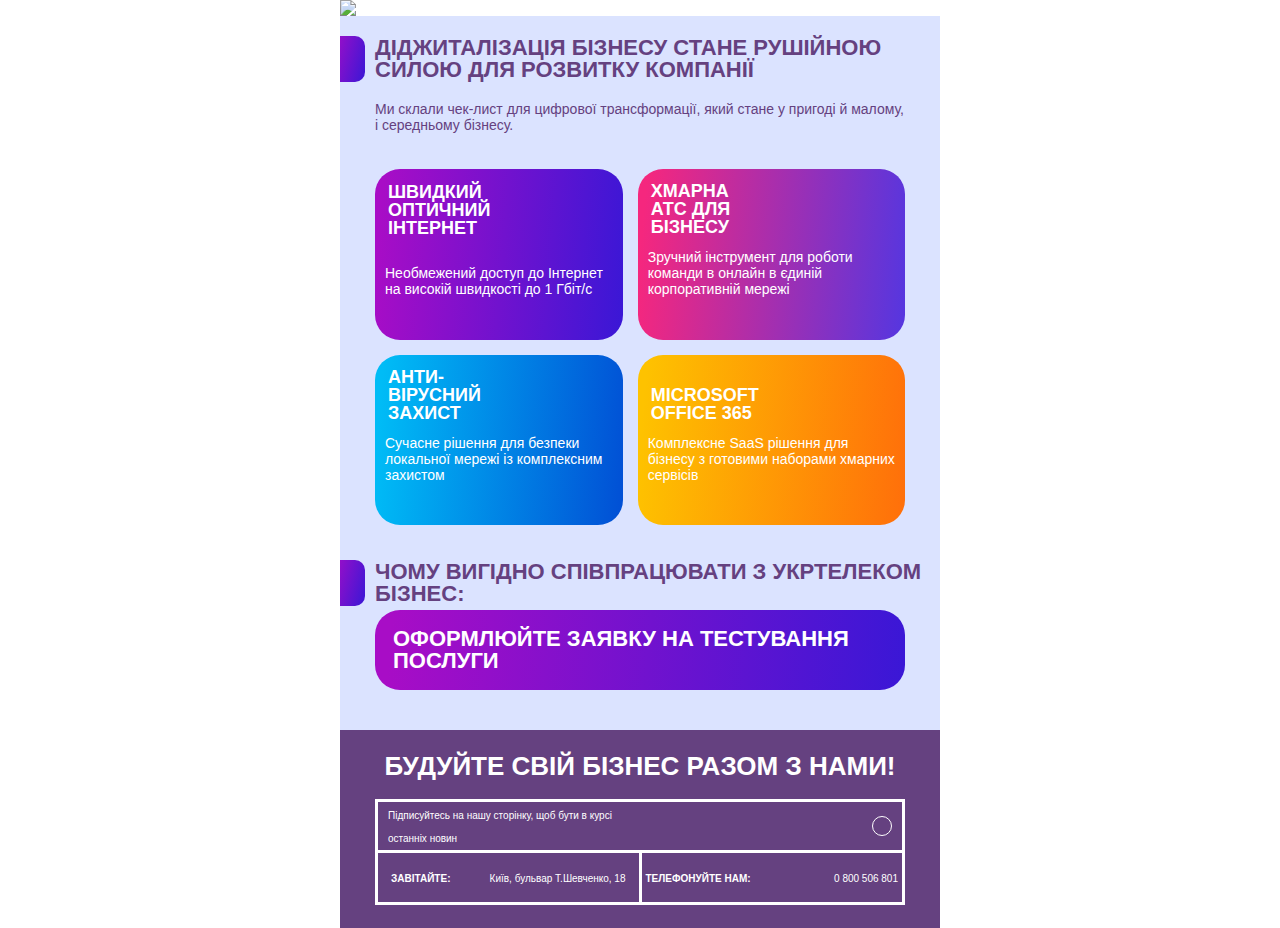
==== commit 6d2ac193: "done" ====
--- a/index.html
+++ b/index.html
@@ -4,24 +4,9 @@
     <meta charset="UTF-8">
     <meta http-equiv="X-UA-Compatible" content="IE=edge">
     <meta name="viewport" content="width=device-width, initial-scale=1.0">
+    <link rel="preload" href="http://ukrtelecom.smelo.com.ua/fonts/RoadRadio-Bold.ttf" as="font">
     <title>Ukrtelecom</title>
     <style type="text/css">
-        @font-face {
-          font-family: "RoadRadio";
-          src: local("RoadRadio"), url("http://ukrtelecom.smelo.com.ua/fonts/RoadRadio-Thin.ttf") format("truetype");
-          font-weight: 100;
-        }
-        @font-face {
-          font-family: "RoadRadio";
-          src: local("RoadRadio"), url("http://ukrtelecom.smelo.com.ua/fonts/RoadRadio-Light.ttf") format("truetype");
-          font-weight: 300;
-        }
-        @font-face {
-          font-family: "RoadRadio";
-          src: local("RoadRadio"),
-            url("http://ukrtelecom.smelo.com.ua/fonts/RoadRadio-Reguar.ttf") format("truetype");
-          font-weight: 400;
-        }
         @font-face {
           font-family: "RoadRadio";
           src: local("RoadRadio"), url("http://ukrtelecom.smelo.com.ua/fonts/RoadRadio-Bold.ttf") format("truetype");
@@ -48,59 +33,30 @@
   margin: 0;
 }
 
-/* header .image {
-  display: block;
-  object-fit: cover;
-  margin: 0;
-  border: 0;
-  background: transparent;
-  width: 100%;
-  max-width: 100%;
-  height: auto;
-} */
-
-.mobile-image {
-  display: none;
-}
-
-td.is-mobile {
-  display: none;
-}
-
-@media (max-width: 599px) {
+@media screen and (max-width: 480px) {
   table.check-list {
   border-spacing: 4px !important; 
 }
-/* td.is-desktop {
-  display: none;
-}
-td.is-mobile {
-  display: block;
-} */
+
+.heading {
+  font-size: 14px !important;
+}
+
+.is-desktop {
+  display: none  !important;
+}
+
+.is-mobile {
+  display: block !important;
+}
 
 div.test-servant {
   padding: 20px !important;
 
 }
-
-  .logo {
-    left: 30px;
-  }
-  /* .mobile-image {
-    display: block;
-  } */
-  /* .desktop-image {
-    display: none !important;
-  } */
   section.main h5, table.check-list {
     padding: 0 15px !important;
   }
-  main h2 {
-    margin-left: 30px;
-  }
-  footer {
-    padding: 23px 20px;
-  }
 }
 </style>
 </head>
@@ -109,24 +65,14 @@
 
 <div style="position: relative;
               max-width: 600px;
-
               margin: 0 auto;
               background-color: #fff;">
-    <a class="logo" href="https://b2b.ukrtelecom.ua/" target="_blank" rel="noopener noreferrer" 
-    style="display: flex;
-      align-items:center;
-      justify-content: center;
-      height: 100px;
-      width: 100px;
-      border-radius: 0 0 13px 13px;
-      position: absolute;
-      left: 50px;
-      background-color: #fff;">
-        <img src="http://ukrtelecom.smelo.com.ua/img/logo.png" alt="">
+    <a class="logo" href="https://b2b.ukrtelecom.ua/" target="_blank" rel="noopener noreferrer" >
+        <img style="display: block;" class="image is-desktop" src="http://ukrtelecom.smelo.com.ua/img/header-desktop-with-logo.png" width="100%">
+        <img class="image is-mobile" style="display:none" src="http://ukrtelecom.smelo.com.ua/img/header-mobile-with-logo.png" width="100%">
+          
     </a>
-    <!-- <img class="image mobile-image" src="http://ukrtelecom.smelo.com.ua/img/header-mobile.png"> -->
-    <img style="display: block;" class="image desktop-image" src="http://ukrtelecom.smelo.com.ua/img/header-desktop.png" width="100%">
-</div>
+  </div>
 
     <div class="main" style="max-width: 600px;
             position: relative;
@@ -160,12 +106,12 @@
         Ми склали чек-лист для цифрової трансформації, який стане у пригоді й малому, і середньому бізнесу.</h5>
         <table class="check-list" style="border-spacing: 15px; padding: 0 20px;">
           <tr style="margin-bottom: 20px;">
-            <td style="background-image: linear-gradient(95.03deg, #a80dc6 3.3%, #3a17d6 99.92%);
-            border-radius: 25px; color: #fff; padding: 0 10px 20px 15px;">
-              <table>
+            <td  valign="bottom" style="background-image: linear-gradient(95.03deg, #a80dc6 3.3%, #3a17d6 99.92%);
+            border-radius: 25px; color: #fff; padding: 10px;">
+              <table style="margin-bottom: 15px;">
                 <tr>
                   <td>
-                    <h4 style="color: #ffffff; margin: 0; margin-bottom: 10px;font-family: RoadRadio, Roboto, sans-serif;font-weight: bold;font-size: 18px;line-height: 18px;text-transform: uppercase;">
+                    <h4 class="heading" style="color: #ffffff; margin: 0; margin-bottom: 10px;font-family: RoadRadio, Roboto, sans-serif;font-weight: bold;font-size: 18px;line-height: 18px;text-transform: uppercase;">
                       Швидкий оптичний інтернет</h4>
                   </td>
                   <td style="width: 50%;">
@@ -178,12 +124,12 @@
               <a href="https://b2b.ukrtelecom.ua/sbservices/opticheskiy-internet-41" class="button" target="_blank"
               rel="noopener noreferrer"><img src="http://ukrtelecom.smelo.com.ua/img/button.png" alt=""></a>
             </td>
-            <td  style="background-image: linear-gradient(95.03deg, #f5277e 3.3%, #5536e0 99.92%);
-            border-radius: 25px;color: #fff; padding: 0 10px 20px 15px;">
+            <td valign="bottom" style="background-image: linear-gradient(95.03deg, #f5277e 3.3%, #5536e0 99.92%);
+            border-radius: 25px;color: #fff; padding: 10px;">
                 <table>
                   <tr>
                     <td>
-                      <h4 style="color: #ffffff; margin: 0; margin-bottom: 10px;font-family: RoadRadio, Roboto, sans-serif;font-weight: bold;font-size: 18px;line-height: 18px;text-transform: uppercase;">
+                      <h4 class="heading" style="color: #ffffff; margin: 0; margin-bottom: 10px;font-family: RoadRadio, Roboto, sans-serif;font-weight: bold;font-size: 18px;line-height: 18px;text-transform: uppercase;">
                         Хмарна АТС для бізнесу</h4>
                     </td>
                     <td style="width: 50%;">
@@ -199,11 +145,11 @@
             </td>
           </tr>
           <tr>
-            <td style="background-image: linear-gradient(95.03deg, #00bcf6 3.3%, #014fd5 99.92%);
-            border-radius: 25px; color: #fff; padding: 0 10px 20px 15px;">
+            <td valign="bottom" style="background-image: linear-gradient(95.03deg, #00bcf6 3.3%, #014fd5 99.92%);
+            border-radius: 25px; color: #fff; padding: 10px;">
               <table>
                 <tr>
-                  <td><h4 style="color: #ffffff; margin: 0; margin-bottom: 10px;font-family: RoadRadio, Roboto, sans-serif;font-weight: bold;font-size: 18px;line-height: 18px;text-transform: uppercase;">
+                  <td><h4 class="heading" style="color: #ffffff; margin: 0; margin-bottom: 10px;font-family: RoadRadio, Roboto, sans-serif;font-weight: bold;font-size: 18px;line-height: 18px;text-transform: uppercase;">
                     Анти-вірусний захист</h4></td>
                   <td style="width: 50%;"><img width="100%" class="item-logo logo_3" src="http://ukrtelecom.smelo.com.ua/img/list-item-3.png" alt=""></td>
                 </tr>
@@ -213,13 +159,12 @@
             <a href="https://antivirus.ukrtelecom.ua/" class="button" target="_blank"
               rel="noopener noreferrer"><img src="http://ukrtelecom.smelo.com.ua/img/button.png" alt=""></a>
             </td>
-            <td style="background-image: linear-gradient(95.03deg, #fec200 3.3%, #ff6f0a 99.92%);
-            border-radius: 25px; color: #fff; padding: 0 10px 20px 15px;">
+            <td valign="bottom" style="background-image: linear-gradient(95.03deg, #fec200 3.3%, #ff6f0a 99.92%);
+            border-radius: 25px; color: #fff; padding: 10px;">
               <table>
                 <tr>
                   <td>
-                    <h4 style="color: #ffffff; margin: 0; margin-bottom: 10px;font-family: RoadRadio, Roboto, sans-serif;font-weight: bold;font-size: 18px;line-height: 18px;text-transform: uppercase; 
-                    @media (max-width:599px) {font: size 15px;}">
+                    <h4 class="heading" style="color: #ffffff; margin: 0; margin-bottom: 10px;font-family: RoadRadio, Roboto, sans-serif;font-weight: bold;font-size: 18px;line-height: 18px;text-transform: uppercase;">
                       Microsoft Office 365</h4>
                   </td>
                   <td style="width: 50%;"><img width="100%" class="item-logo logo_4" src="http://ukrtelecom.smelo.com.ua/img/list-item-4.png" alt=""></td>
@@ -260,13 +205,13 @@
         <table style="border-spacing: 0px;
         margin: 0 auto;">
           <tr>
-            <td class="is-desktop">
-              <img style="display: block;" src="http://ukrtelecom.smelo.com.ua/img/option-desktop.png" alt="" width="100%" ></td>
+            <td >
+              <img class="is-desktop" style="display: block;" src="http://ukrtelecom.smelo.com.ua/img/option-desktop.png" alt="" width="100%" ></td>
           </tr>
-          <!-- <tr>
-            <td class="is-mobile" align="center">
-              <img style="display: block;" src="http://ukrtelecom.smelo.com.ua/img/option-mobile.png" alt="" width="100%" height="auto"></td>
-          </tr> -->
+          <tr>
+            <td  align="center">
+              <img class="is-mobile" style="display: none;" src="http://ukrtelecom.smelo.com.ua/img/option-mobile.png" alt="" width="100%" height="auto"></td>
+          </tr>
         </table>
 
     </div>
@@ -326,7 +271,7 @@
         <td align="right" style=" padding-right: 10px;">
           <a href="https://www.facebook.com/UkrtelecomBusiness" class="facebook-icon" target="_blank" rel="noopener noreferrer">
 <span style="display: block; height: 20px; width: 20px;
-          border-radius: 50%; border: 1px solid #ffffff; text-align: center;"><img width="40%"
+          border-radius: 50%; border: 1px solid #ffffff; text-align: center;"><img width="40%" style="margin-top: 2px;"
     src="http://ukrtelecom.smelo.com.ua/img/facebook-2.png" alt=""></span>
    
           </a>
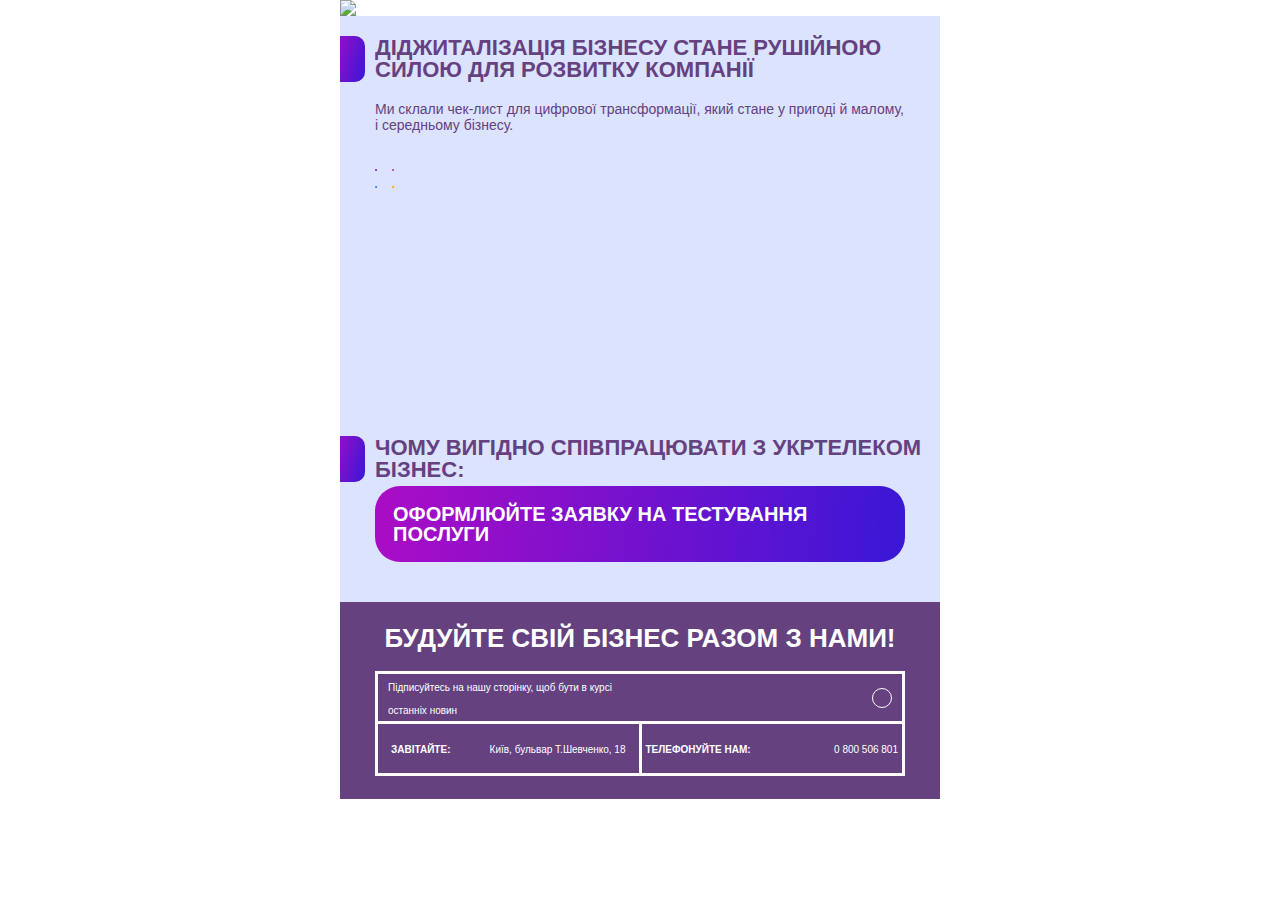
==== commit 9b0de4ae: "Update index.html" ====
--- a/index.html
+++ b/index.html
@@ -34,10 +34,6 @@
 }
 
 @media screen and (max-width: 480px) {
-  table.check-list {
-  border-spacing: 4px !important; 
-}
-
 .heading {
   font-size: 14px !important;
 }
@@ -57,6 +53,11 @@
   section.main h5, table.check-list {
     padding: 0 15px !important;
   }
+}
+@media screen and (min-width: 600px) {
+  table.check-list {
+  border-spacing: 15px !important; 
+}
 }
 </style>
 </head>
@@ -104,76 +105,43 @@
                   margin: 20px 0;
                   padding: 0 35px;">
         Ми склали чек-лист для цифрової трансформації, який стане у пригоді й малому, і середньому бізнесу.</h5>
-        <table class="check-list" style="border-spacing: 15px; padding: 0 20px;">
+        <table class="check-list" style="border-spacing: 4px; padding: 0 20px;">
           <tr style="margin-bottom: 20px;">
-            <td  valign="bottom" style="background-image: linear-gradient(95.03deg, #a80dc6 3.3%, #3a17d6 99.92%);
-            border-radius: 25px; color: #fff; padding: 10px;">
-              <table style="margin-bottom: 15px;">
-                <tr>
-                  <td>
-                    <h4 class="heading" style="color: #ffffff; margin: 0; margin-bottom: 10px;font-family: RoadRadio, Roboto, sans-serif;font-weight: bold;font-size: 18px;line-height: 18px;text-transform: uppercase;">
-                      Швидкий оптичний інтернет</h4>
-                  </td>
-                  <td style="width: 50%;">
-                    <img width="100%" class="item-logo logo_1" src="http://ukrtelecom.smelo.com.ua/img/list-item-1.png" alt="">
-                  </td>
-                </tr>
-              </table>
-              <p style=" margin: 0;margin-bottom: 10px;font-family: Roboto, sans-serif;font-weight: normal;font-size: 14px;line-height: 16px;">
-                Необмежений доступ до Інтернет на високій швидкості до 1 Гбіт/с</p>
-              <a href="https://b2b.ukrtelecom.ua/sbservices/opticheskiy-internet-41" class="button" target="_blank"
-              rel="noopener noreferrer"><img src="http://ukrtelecom.smelo.com.ua/img/button.png" alt=""></a>
-            </td>
-            <td valign="bottom" style="background-image: linear-gradient(95.03deg, #f5277e 3.3%, #5536e0 99.92%);
-            border-radius: 25px;color: #fff; padding: 10px;">
-                <table>
-                  <tr>
-                    <td>
-                      <h4 class="heading" style="color: #ffffff; margin: 0; margin-bottom: 10px;font-family: RoadRadio, Roboto, sans-serif;font-weight: bold;font-size: 18px;line-height: 18px;text-transform: uppercase;">
-                        Хмарна АТС для бізнесу</h4>
-                    </td>
-                    <td style="width: 50%;">
-                      <img width="100%" class="item-logo logo_2" src="http://ukrtelecom.smelo.com.ua/img/list-item-2.png" alt="">
-                    </td>
-                  </tr>
-                </table>
-              
-              <p style=" margin: 0;margin-bottom: 10px;font-family: Roboto, sans-serif;font-weight: normal;font-size: 14px;line-height: 16px;">
-                Зручний інструмент для роботи команди в онлайн в єдиній корпоративній мережі</p>
-              <a href="https://b2b.ukrtelecom.ua/sbservices/oblachnaya-ats-27" class="button" target="_blank"
-                rel="noopener noreferrer"><img src="http://ukrtelecom.smelo.com.ua/img/button.png" alt=""></a>
-            </td>
-          </tr>
+            <td style="background-image: linear-gradient(95.03deg, #a80dc6 3.3%, #3a17d6 99.92%);
+            border-radius: 25px; color: #fff;">
+            <a href="https://b2b.ukrtelecom.ua/sbservices/opticheskiy-internet-41" class="button" target="_blank"
+              rel="noopener noreferrer">
+            <img width="100%" class="is-desktop" style="display: block;" src="http://ukrtelecom.smelo.com.ua/img/desktop1_x2.png" alt="">
+            <img width="100%" class="is-mobile" style="display: none;" src="http://ukrtelecom.smelo.com.ua/img/mobile1_x2.png" alt="">
+            </a>
+            </td>
+            <td style="background-image: linear-gradient(95.03deg, #f5277e 3.3%, #5536e0 99.92%);
+            border-radius: 25px;color: #fff;">
+            <a href="https://b2b.ukrtelecom.ua/sbservices/oblachnaya-ats-27" class="button" target="_blank"
+              rel="noopener noreferrer">
+              <img width="100%" class="is-desktop" style="display: block;" src="http://ukrtelecom.smelo.com.ua/img/desktop2_x2.png" alt="">
+              <img width="100%" class="is-mobile" style="display: none;" src="http://ukrtelecom.smelo.com.ua/img/mobile2_x2.png"
+                alt="">
+            </a>
+            </td>
+          </tr>
+
           <tr>
-            <td valign="bottom" style="background-image: linear-gradient(95.03deg, #00bcf6 3.3%, #014fd5 99.92%);
-            border-radius: 25px; color: #fff; padding: 10px;">
-              <table>
-                <tr>
-                  <td><h4 class="heading" style="color: #ffffff; margin: 0; margin-bottom: 10px;font-family: RoadRadio, Roboto, sans-serif;font-weight: bold;font-size: 18px;line-height: 18px;text-transform: uppercase;">
-                    Анти-вірусний захист</h4></td>
-                  <td style="width: 50%;"><img width="100%" class="item-logo logo_3" src="http://ukrtelecom.smelo.com.ua/img/list-item-3.png" alt=""></td>
-                </tr>
-              </table>
-            <p style=" margin: 0;margin-bottom: 10px;font-family: Roboto, sans-serif;font-weight: normal;font-size: 14px;line-height: 16px;">
-              Сучасне рішення для безпеки локальної мережі із комплексним захистом</p>
-            <a href="https://antivirus.ukrtelecom.ua/" class="button" target="_blank"
-              rel="noopener noreferrer"><img src="http://ukrtelecom.smelo.com.ua/img/button.png" alt=""></a>
-            </td>
-            <td valign="bottom" style="background-image: linear-gradient(95.03deg, #fec200 3.3%, #ff6f0a 99.92%);
-            border-radius: 25px; color: #fff; padding: 10px;">
-              <table>
-                <tr>
-                  <td>
-                    <h4 class="heading" style="color: #ffffff; margin: 0; margin-bottom: 10px;font-family: RoadRadio, Roboto, sans-serif;font-weight: bold;font-size: 18px;line-height: 18px;text-transform: uppercase;">
-                      Microsoft Office 365</h4>
-                  </td>
-                  <td style="width: 50%;"><img width="100%" class="item-logo logo_4" src="http://ukrtelecom.smelo.com.ua/img/list-item-4.png" alt=""></td>
-                </tr>
-              </table>
-            <p style=" margin: 0;margin-bottom: 10px;font-family: Roboto, sans-serif;font-weight: normal;font-size: 14px;line-height: 16px;">
-              Комплексне SaaS рішення для бізнесу з готовими наборами хмарних сервісів</p>
-            <a href="https://saas.ukrtelecom.ua/" class="button" target="_blank"
-              rel="noopener noreferrer"><img src="http://ukrtelecom.smelo.com.ua/img/button.png" alt=""></a>
+            <td style="background-image: linear-gradient(95.03deg, #00bcf6 3.3%, #014fd5 99.92%);
+            border-radius: 25px; color: #fff;">
+            <a href="https://antivirus.ukrtelecom.ua/" class="button" target="_blank" rel="noopener noreferrer">
+              <img width="100%" class="is-desktop" style="display: block;" src="http://ukrtelecom.smelo.com.ua/img/desktop3_x2.png" alt="">
+              <img width="100%" class="is-mobile" style="display: none;" src="http://ukrtelecom.smelo.com.ua/img/mobile3_x2.png"
+                alt="">
+            </a>
+            </td>
+            <td style="background-image: linear-gradient(95.03deg, #fec200 3.3%, #ff6f0a 99.92%);
+            border-radius: 25px; color: #fff;">
+            <a href="https://saas.ukrtelecom.ua/" class="button" target="_blank" rel="noopener noreferrer">
+            <img width="100%" class="is-desktop" style="display: block;" src="http://ukrtelecom.smelo.com.ua/img/desktop4_x2.png" alt="">
+            <img width="100%" class="is-mobile" style="display: none;" src="http://ukrtelecom.smelo.com.ua/img/mobile4_x2.png"
+              alt="">
+            </a>
             </td>
           </tr>
         </table>
@@ -228,7 +196,7 @@
                           border-radius: 25px;">
               <tr>
                 <td><h3 style="font-family: RoadRadio, Roboto, sans-serif;
-                               font-size: 22px;
+                               font-size: 20px;
                                line-height: 1;
                                text-transform: uppercase;">
                       Оформлюйте заявку на тестування послуги
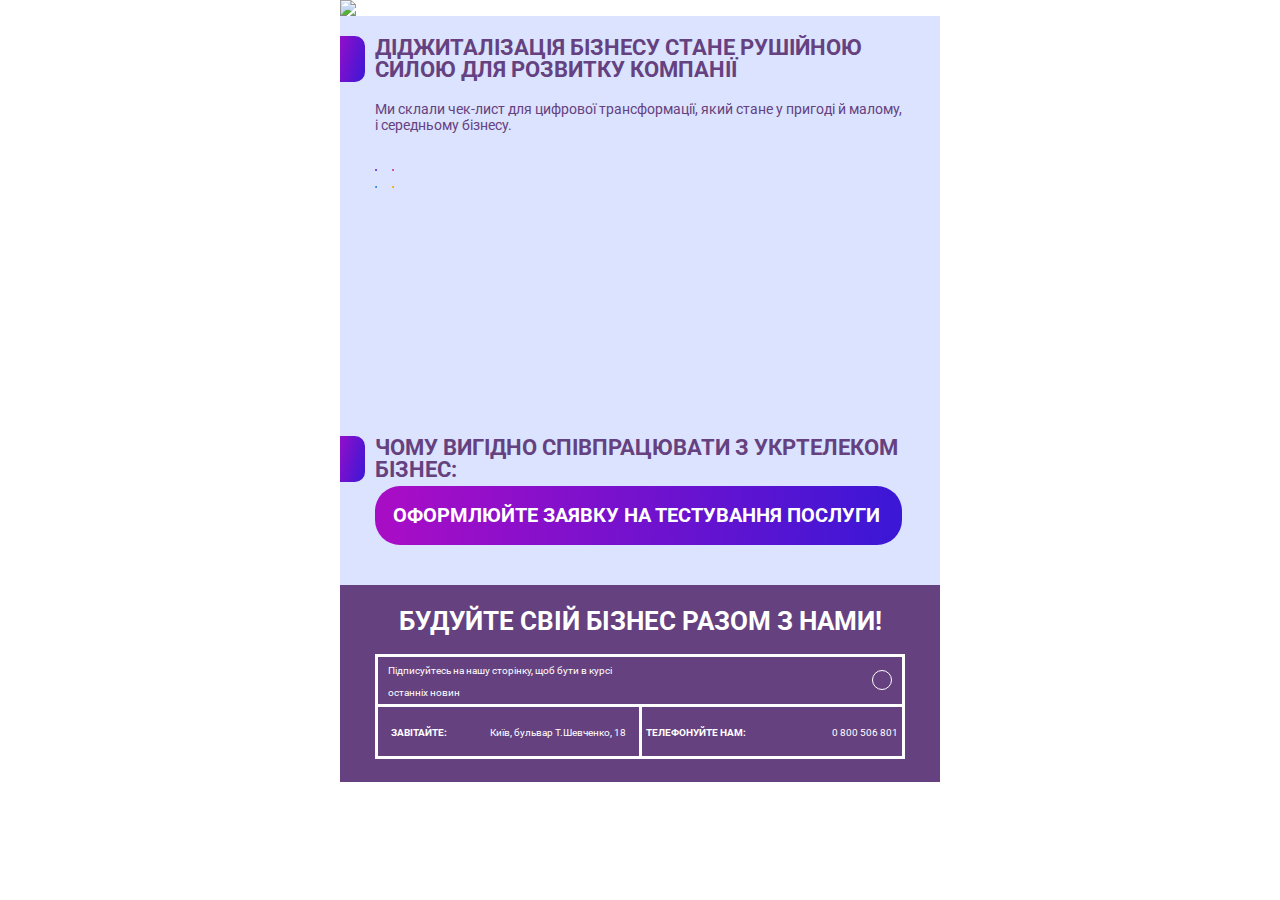
==== commit bd7678a7: "add/Roboto-font" ====
--- a/index.html
+++ b/index.html
@@ -4,7 +4,9 @@
     <meta charset="UTF-8">
     <meta http-equiv="X-UA-Compatible" content="IE=edge">
     <meta name="viewport" content="width=device-width, initial-scale=1.0">
-    <link rel="preload" href="http://ukrtelecom.smelo.com.ua/fonts/RoadRadio-Bold.ttf" as="font">
+    <link rel="preconnect" href="https://fonts.googleapis.com">
+    <link rel="preconnect" href="https://fonts.gstatic.com" crossorigin>
+    <link href="https://fonts.googleapis.com/css2?family=Roboto:wght@400;700&display=swap" rel="stylesheet">
     <title>Ukrtelecom</title>
     <style type="text/css">
         @font-face {
@@ -87,7 +89,7 @@
                 border-radius: 0 10px 10px 0;">
                 </td>
                 <td style="padding-left:10px ;">
-                  <h2 style=" font-family: RoadRadio, Roboto, sans-serif;
+                  <h2 style=" font-family: 'RoadRadio', 'Roboto', sans-serif;
                                   color: #654180;
                                   font-size: 22px;
                                   line-height: 1;
@@ -97,7 +99,7 @@
               </tr>
             </table>
         
-        <h5 style="font-family: Roboto, sans-serif;
+        <h5 style="font-family: 'Roboto', sans-serif;
                   color: #654180;
                   font-size: 14px;
                   font-weight: normal;
